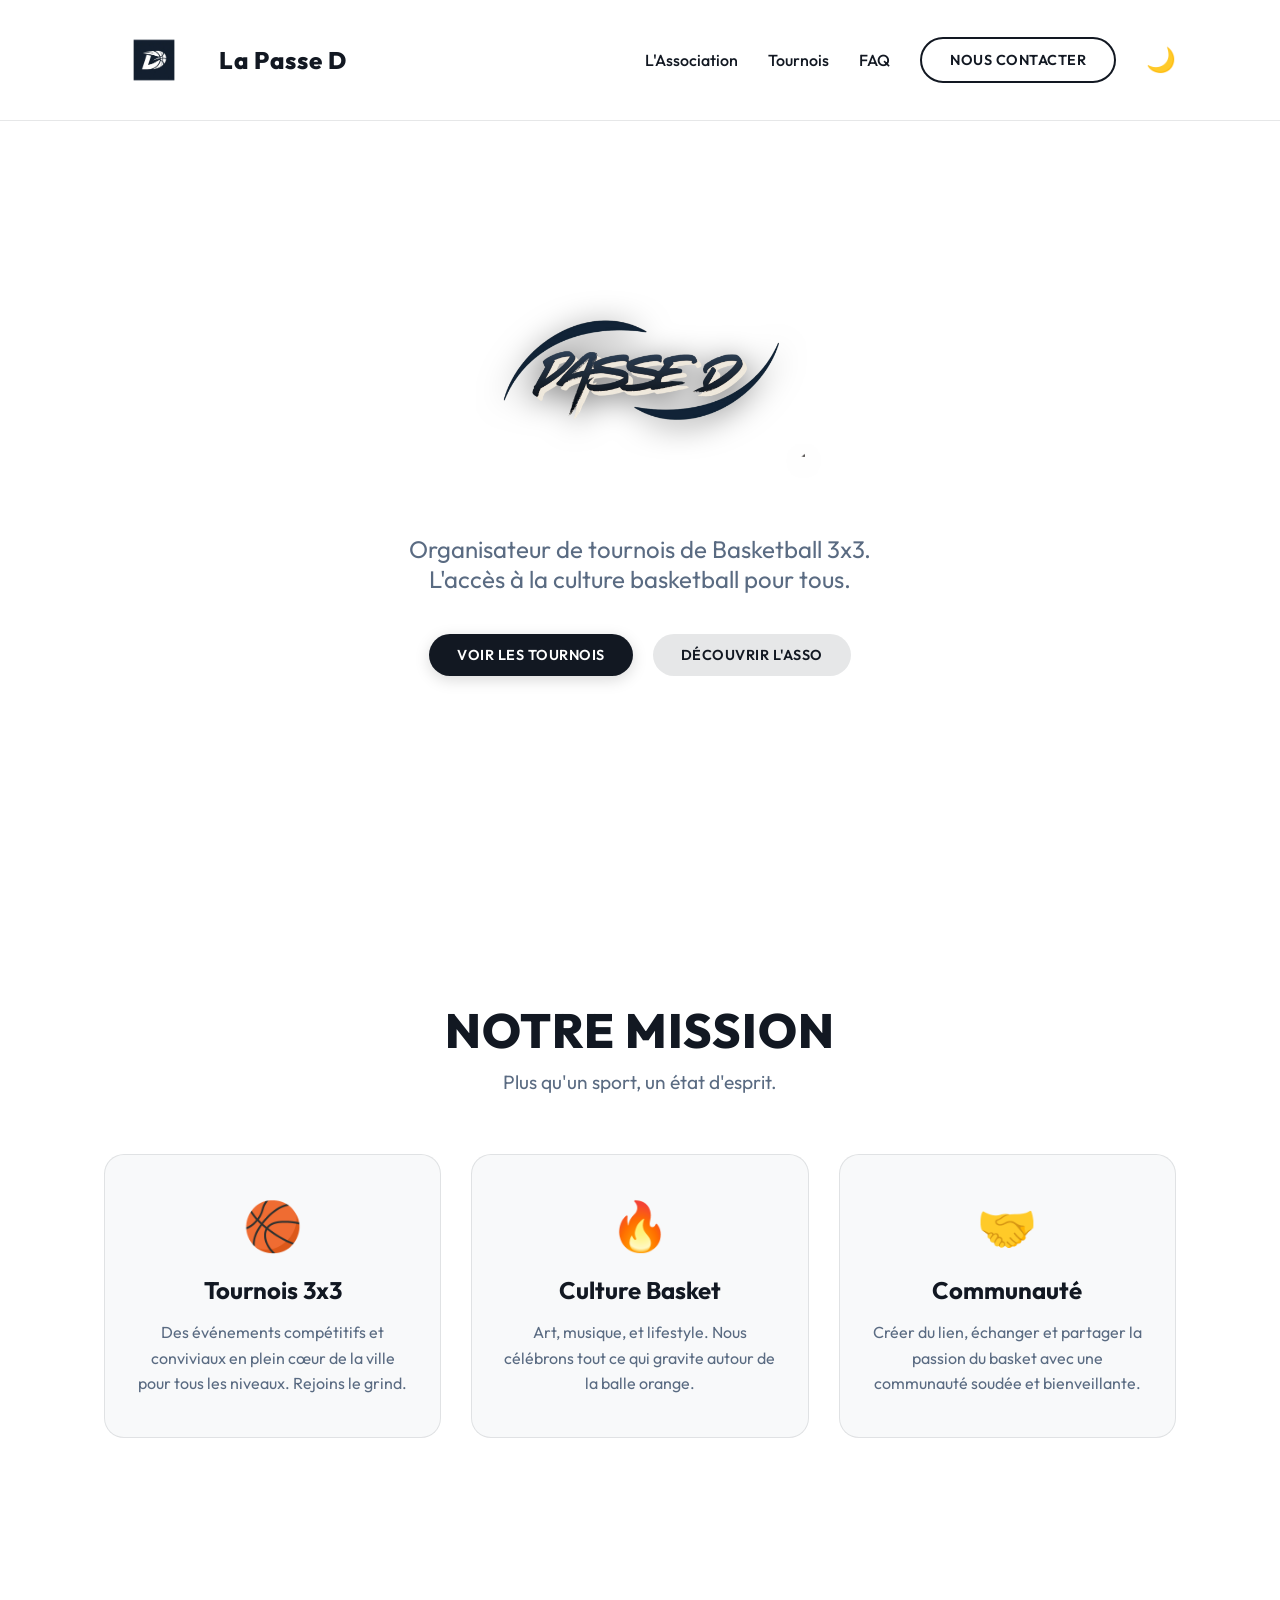
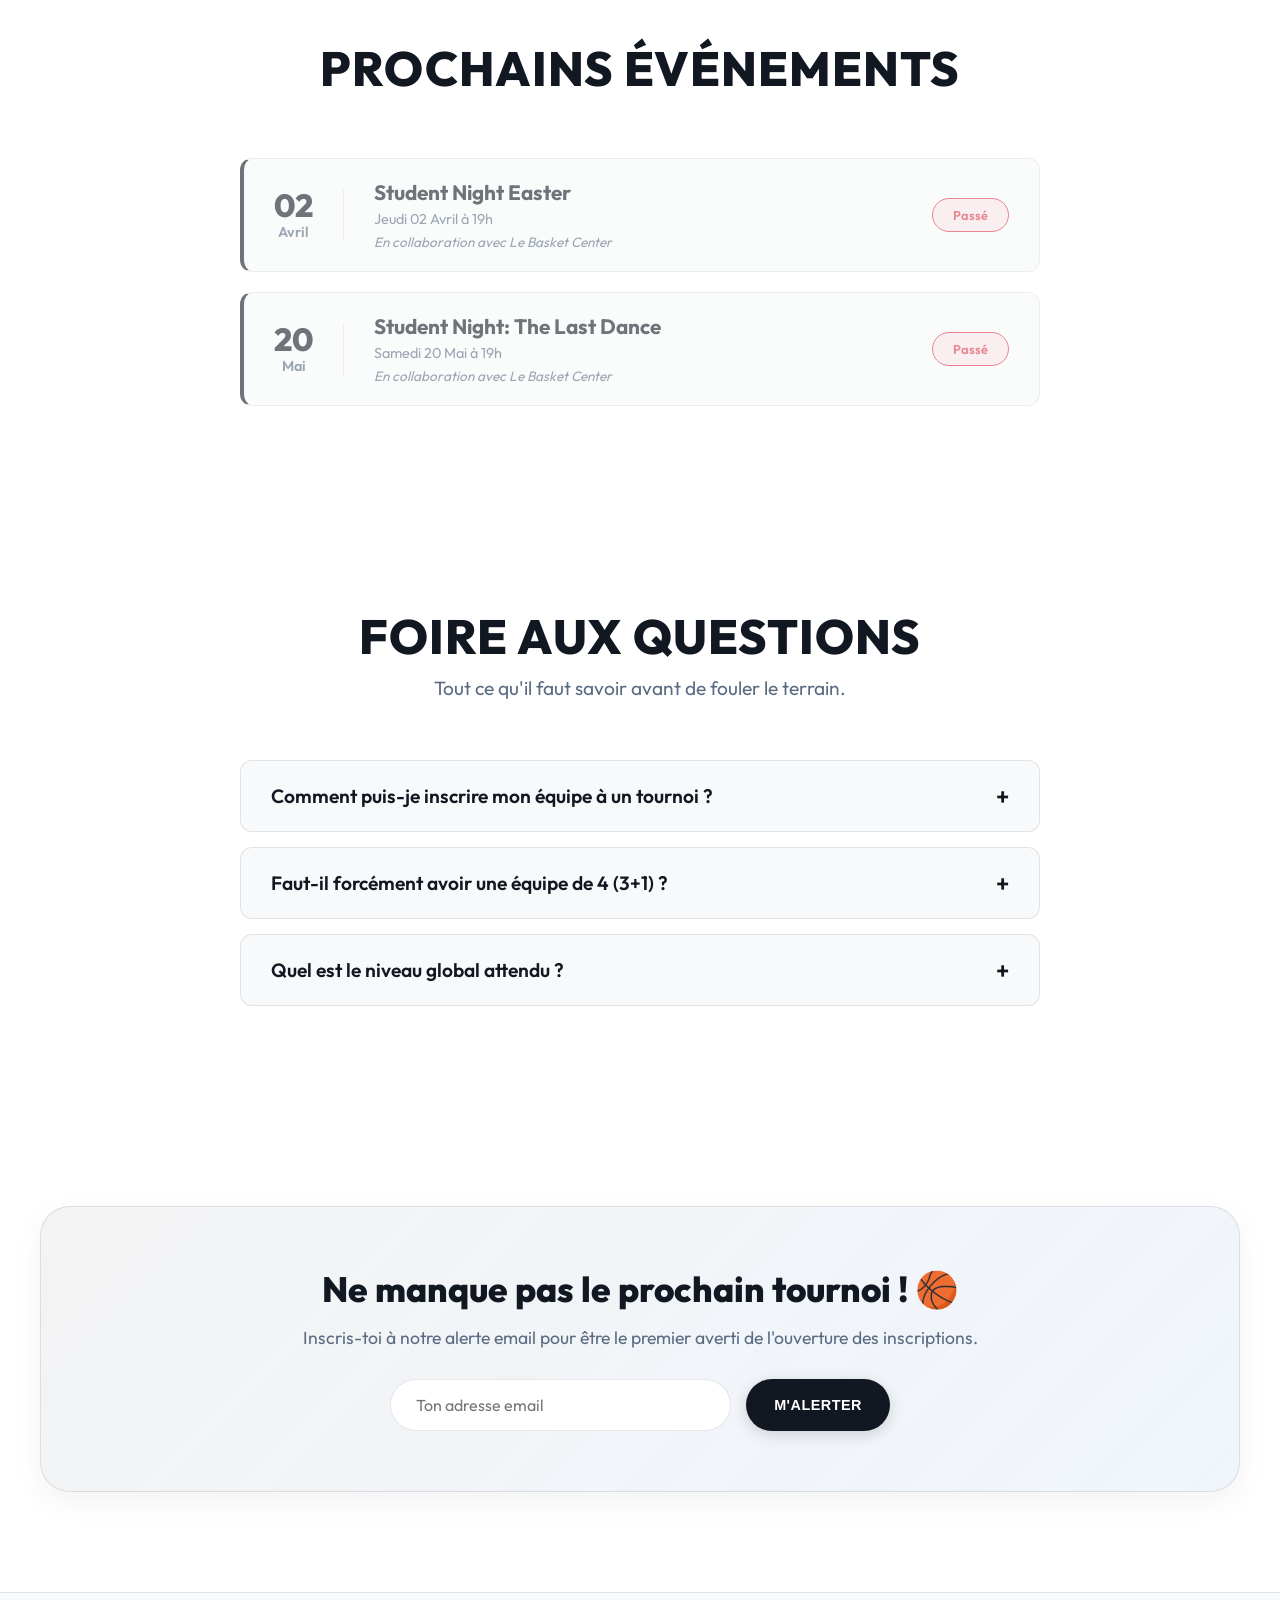
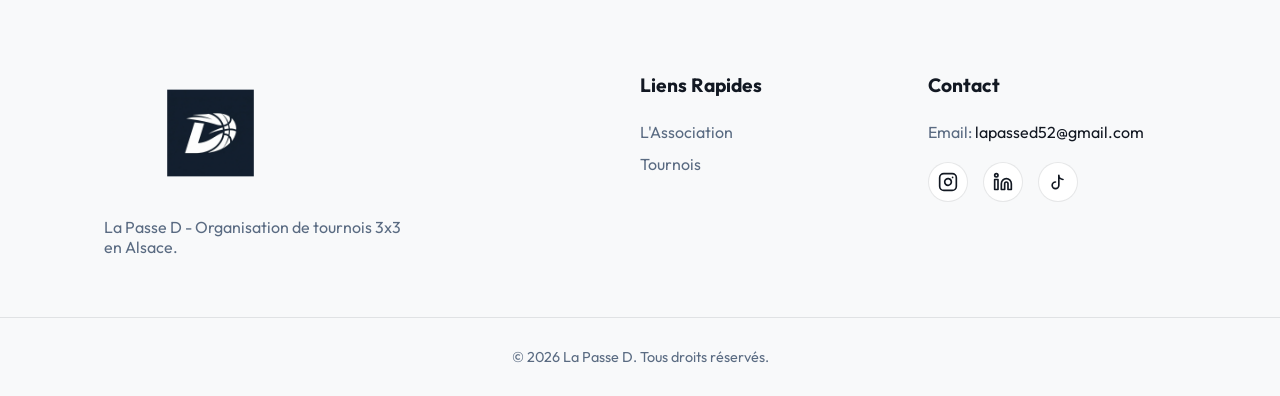
==== la-passe-d-main/index.html @ 9b27d1b6 "Add files via upload" ====
<!DOCTYPE html>
<html lang="fr">

<head>
    <meta charset="UTF-8">
    <meta name="viewport" content="width=device-width, initial-scale=1.0">
    <title>La Passe D</title>
    <meta name="description"
        content="La Passe D, association organisatrice de tournois de Basketball 3x3. Rejoignez notre communauté et accédez à la culture streetball.">
    <meta name="keywords"
        content="La Passe D, basket, 3x3, tournois basket, streetball, association sportive, basketball">
    <meta property="og:title" content="La Passe D - Tournois de Basketball 3x3">
    <meta property="og:description"
        content="L'association de référence pour les tournois de basket 3x3 et la culture streetball.">
    <meta property="og:type" content="website">
    <link rel="canonical" href="https://lapassed.fr/">
    <link rel="icon" type="image/png" href="/favicon.png">
    <link rel="shortcut icon" href="/favicon.png">
    <link rel="stylesheet" href="styles.css?v=8">
    <link rel="preconnect" href="https://fonts.googleapis.com">
    <link rel="manifest" href="/manifest.json?v=3">
    <meta name="theme-color" content="#121822">
    <link rel="apple-touch-icon" href="/favicon.png">
    <link rel="preconnect" href="https://fonts.gstatic.com" crossorigin>
    <link href="https://fonts.googleapis.com/css2?family=Outfit:wght@300;400;600;800;900&display=swap" rel="stylesheet">
    <!-- SEO: JSON-LD pour Organisation Sportive -->
    <script type="application/ld+json">
    {
      "@context": "https://schema.org",
      "@type": "SportsOrganization",
      "name": "La Passe D",
      "url": "https://lapassed.fr",
      "logo": "https://lapassed.fr/assets/images/nouveau_logo.png",
      "description": "L'association de référence pour les tournois de basket 3x3 et la culture streetball en Alsace."
    }
    </script>
</head>

<body>
    <!-- Preloader -->
    <div id="preloader">
        <img src="assets/images/nouveau_logo.png" alt="Chargement..." class="bounce-logo">
    </div>

    <header class="navbar">
        <div class="container nav-content">
            <a href="#" class="logo">
                <img src="assets/images/nouveau_logo.png" alt="La Passe D Logo">
                <span>La Passe D</span>
            </a>
            <nav class="nav-links">
                <a href="#about" class="nav-item">L'Association</a>
                <!--<a href="#gallery" class="nav-item">Galerie</a>-->
                <a href="#tournaments" class="nav-item">Tournois</a>
                <a href="#faq" class="nav-item">FAQ</a>
                <a href="#contact" class="btn btn-outline">Nous Contacter</a>
                <button id="themeToggle" class="theme-toggle" aria-label="Passer en mode sombre">🌙</button>
            </nav>
            <div class="mobile-controls">
                <button id="themeToggleMobile" class="theme-toggle" aria-label="Passer en mode sombre">🌙</button>
                <div class="menu-toggle">
                    <span></span>
                    <span></span>
                    <span></span>
                </div>
            </div>
        </div>
    </header>

    <main>
        <section class="hero" id="home">
            <div class="hero-bg" style="background-image: url('assets/images/background.jpg');">
            </div>
            <div class="hero-overlay"></div>
            <div class="container hero-content fade-in-up">
                <h1 class="sr-only">La Passe D - Association et Tournois 3x3</h1>
                <img src="assets/images/Design sans titre.png" alt="La Passe D" class="hero-title-img">
                <div id="countdown" class="hero-countdown">
                    <span>Le prochain événement commence dans :</span>
                    <div class="countdown-timer">
                        <div class="time-box"><span id="cd-days">00</span><small>Jours</small></div>
                        <div class="time-box"><span id="cd-hours">00</span><small>Heures</small></div>
                        <div class="time-box"><span id="cd-minutes">00</span><small>Min</small></div>
                        <div class="time-box"><span id="cd-seconds">00</span><small>Sec</small></div>
                    </div>
                </div>
                <p>Organisateur de tournois de Basketball 3x3. <br>L'accès à la culture basketball pour tous.</p>
                <div class="hero-actions">
                    <a href="#tournaments" class="btn btn-primary">Voir les Tournois</a>
                    <a href="#about" class="btn btn-secondary">Découvrir l'Asso</a>
                </div>
            </div>
        </section>

        <section class="about section-padding" id="about">
            <div class="container">
                <div class="section-header fade-in">
                    <h2>Notre <span>Mission</span></h2>
                    <p class="subtitle">Plus qu'un sport, un état d'esprit.</p>
                </div>
                <div class="about-grid">
                    <div class="about-card fade-in-up" style="transition-delay: 0.1s;">
                        <div class="icon">🏀</div>
                        <h3>Tournois 3x3</h3>
                        <p>Des événements compétitifs et conviviaux en plein cœur de la ville pour tous les niveaux.
                            Rejoins le grind.</p>
                    </div>
                    <div class="about-card fade-in-up" style="transition-delay: 0.2s;">
                        <div class="icon">🔥</div>
                        <h3>Culture Basket</h3>
                        <p>Art, musique, et lifestyle. Nous célébrons tout ce qui gravite autour de la balle orange.</p>
                    </div>
                    <div class="about-card fade-in-up" style="transition-delay: 0.3s;">
                        <div class="icon">🤝</div>
                        <h3>Communauté</h3>
                        <p>Créer du lien, échanger et partager la passion du basket avec une communauté soudée et
                            bienveillante.</p>
                    </div>
                </div>
            </div>
        </section>
        <!--
        <section class="gallery section-padding" id="gallery">
            <div class="container">
                <div class="section-header fade-in">
                    <h2>Nos <span>Highlights</span></h2>
                    <p class="subtitle">L'intensité du 3x3 en images.</p>
                </div>
                <div class="gallery-grid fade-in-up">
                    <img src="assets/images/gallery-1.png" alt="Streetball action night" class="gallery-img">
                    <img src="assets/images/gallery-2.png" alt="Huge dunk at sunset" class="gallery-img">
                    <img src="assets/images/gallery-3.png" alt="Crowd watching 3x3 game" class="gallery-img">
                </div>
            </div>
        </section> -->

        <section class="tournaments section-padding" id="tournaments">
            <div class="container">
                <div class="section-header fade-in">
                    <h2>Prochains <span>Événements</span></h2>
                </div>
                <div class="tournament-list fade-in-up" id="eventsContainer">
                    <!-- Events will be dynamically injected here by script.js -->
                </div>
            </div>
        </section>

        <section class="faq section-padding" id="faq">
            <div class="container">
                <div class="section-header fade-in">
                    <h2>Foire Aux <span>Questions</span></h2>
                    <p class="subtitle">Tout ce qu'il faut savoir avant de fouler le terrain.</p>
                </div>
                <div class="faq-accordion fade-in-up">
                    <details class="faq-item">
                        <summary>Comment puis-je inscrire mon équipe à un tournoi ?</summary>
                        <div class="faq-content">
                            <p>Les inscriptions se font entièrement en ligne via les liens présents dans la section
                                "Prochains Événements". Attention, les places sont limitées !</p>
                        </div>
                    </details>
                    <details class="faq-item">
                        <summary>Faut-il forcément avoir une équipe de 4 (3+1) ?</summary>
                        <div class="faq-content">
                            <p>Il n'est pas obligatoire d'avoir un remplaçant, vous pouvez venir à 3. Cependant, en cas
                                de blessure, vous devrez finir le tournoi à 2 ou déclarer forfait.</p>
                        </div>
                    </details>
                    <details class="faq-item">
                        <summary>Quel est le niveau global attendu ?</summary>
                        <div class="faq-content">
                            <p>Nous accueillons tous les passionnés, du pur amateur au joueur confirmé ! Nos tournois
                                sont souvent découpés en catégories (Loisir / Elite) pour que chaque match soit
                                équilibré.</p>
                        </div>
                    </details>
                </div>
            </div>
        </section>

        <section class="newsletter section-padding fade-in" id="newsletter">
            <div class="container cta-container newsletter-container">
                <div class="newsletter-content">
                    <h2>Ne manque pas le prochain tournoi ! 🏀</h2>
                    <p>Inscris-toi à notre alerte email pour être le premier averti de l'ouverture des inscriptions.</p>
                </div>
                <form class="newsletter-form"
                    onsubmit="event.preventDefault(); alert('Merci ! Ton email a bien été enregistré.');">
                    <input type="email" placeholder="Ton adresse email" required class="newsletter-input">
                    <button type="submit" class="btn btn-primary newsletter-btn">M'alerter</button>
                </form>
            </div>
        </section>
    </main>

    <footer class="footer" id="contact">
        <div class="container footer-content">
            <div class="footer-brand">
                <img src="assets/images/nouveau_logo.png" alt="La Passe D Logo" class="footer-logo" loading="lazy">
                <p>La Passe D - Organisation de tournois 3x3 en Alsace.</p>
            </div>
            <div class="footer-links">
                <h4>Liens Rapides</h4>
                <ul>
                    <li><a href="#about">L'Association</a></li>
                    <li><a href="#tournaments">Tournois</a></li>
                </ul>
            </div>
            <div class="footer-contact">
                <h4>Contact</h4>
                <p>Email: <a href="mailto:contact@lapassed.fr">lapassed52@gmail.com</a></p>
                <div class="socials">
                    <a href="https://www.instagram.com/lapassed_off" class="social-icon" aria-label="Instagram">
                        <svg viewBox="0 0 24 24" fill="none" stroke="currentColor" stroke-width="2"
                            stroke-linecap="round" stroke-linejoin="round">
                            <rect x="2" y="2" width="20" height="20" rx="5" ry="5"></rect>
                            <path d="M16 11.37A4 4 0 1 1 12.63 8 4 4 0 0 1 16 11.37z"></path>
                            <line x1="17.5" y1="6.5" x2="17.51" y2="6.5"></line>
                        </svg>
                    </a>
                    <a href="https://www.linkedin.com/company/la-passe-d-off" class="social-icon" aria-label="LinkedIn">
                        <svg viewBox="0 0 24 24" fill="none" stroke="currentColor" stroke-width="2"
                            stroke-linecap="round" stroke-linejoin="round">
                            <path d="M16 8a6 6 0 0 1 6 6v7h-4v-7a2 2 0 0 0-2-2 2 2 0 0 0-2 2v7h-4v-7a6 6 0 0 1 6-6z">
                            </path>
                            <rect x="2" y="9" width="4" height="12"></rect>
                            <circle cx="4" cy="4" r="2"></circle>
                        </svg>
                    </a>
                    <a href="https://www.tiktok.com/@lapassed_off" class="social-icon" aria-label="TikTok">
                        <svg viewBox="0 0 24 24" fill="none" stroke="currentColor" stroke-width="2"
                            stroke-linecap="round" stroke-linejoin="round">
                            <path d="M9 12a4 4 0 1 0 4 4V4a5 5 0 0 0 5 5"></path>
                        </svg>
                    </a>
                </div>
            </div>
        </div>
        <div class="footer-bottom">
            <p>&copy; 2026 La Passe D. Tous droits réservés.</p>
        </div>
    </footer>

    <!-- Scroll to Top Button -->
    <a href="#home" id="scrollToTopBtn" class="scroll-to-top" aria-label="Retour en haut">
        <svg viewBox="0 0 24 24" fill="none" stroke="currentColor" stroke-width="2" stroke-linecap="round"
            stroke-linejoin="round">
            <polyline points="18 15 12 9 6 15"></polyline>
        </svg>
    </a>

    <script src="script.js?v=6"></script>
    <script>
        if ('serviceWorker' in navigator) {
            window.addEventListener('load', () => {
                navigator.serviceWorker.register('sw.js').catch(console.error);
            });
        }
    </script>
</body>

</html>
---- la-passe-d-main/styles.css ----
:root {
    --bg-dark: #ffffff;
    --bg-card: #f8f9fa;
    --bg-card-hover: #ffffff;
    --border-color: rgba(18, 24, 34, 0.1);
    
    --primary: #121822;
    --primary-hover: #2a364a;
    --secondary: #6ea4e6;
    
    --btn-primary-text: #ffffff;
    --btn-secondary-bg: rgba(18, 24, 34, 0.1);
    --btn-secondary-hover: rgba(18, 24, 34, 0.2);
    
    --text-main: #121822;
    --text-muted: #5a6b82;

    --navbar-bg: rgba(255, 255, 255, 0.8);
    --navbar-bg-scrolled: rgba(255, 255, 255, 0.95);
    
    --hero-overlay: linear-gradient(to right, rgba(255, 255, 255, 0.95) 0%, rgba(255, 255, 255, 0.6) 50%, rgba(255, 255, 255, 0.3) 100%);
    --cta-bg: linear-gradient(135deg, rgba(18,24,34,0.05) 0%, rgba(110,164,230,0.1) 100%);
    
    --font-heading: 'Outfit', sans-serif;
    --font-body: 'Outfit', sans-serif;
    
    --transition: 0.3s cubic-bezier(0.25, 0.8, 0.25, 1);
}

[data-theme="dark"] {
    --bg-dark: #0f172a;
    --bg-card: #1e293b;
    --bg-card-hover: #334155;
    --border-color: rgba(255, 255, 255, 0.1);
    
    --primary: #6ea4e6;
    --primary-hover: #93c5fd;
    --secondary: #38bdf8;
    
    --btn-primary-text: #0f172a;
    --btn-secondary-bg: rgba(255, 255, 255, 0.1);
    --btn-secondary-hover: rgba(255, 255, 255, 0.15);
    
    --text-main: #f8fafc;
    --text-muted: #94a3b8;

    --navbar-bg: rgba(15, 23, 42, 0.8);
    --navbar-bg-scrolled: rgba(15, 23, 42, 0.95);
    
    --hero-overlay: linear-gradient(to right, rgba(15, 23, 42, 0.95) 0%, rgba(15, 23, 42, 0.7) 40%, rgba(15, 23, 42, 0.1) 100%);
    --cta-bg: linear-gradient(135deg, rgba(30, 41, 59, 1) 0%, rgba(15, 23, 42, 1) 100%);
}

/* Screen reader only */
.sr-only {
    position: absolute;
    width: 1px;
    height: 1px;
    padding: 0;
    margin: -1px;
    overflow: hidden;
    clip: rect(0, 0, 0, 0);
    border: 0;
}

* {
    margin: 0;
    padding: 0;
    box-sizing: border-box;
}

html {
    scroll-behavior: smooth;
    font-family: var(--font-body);
    color: var(--text-main);
    background-color: var(--bg-dark);
}

body {
    overflow-x: hidden;
}

a {
    text-decoration: none;
    color: inherit;
    transition: var(--transition);
}

ul {
    list-style: none;
}

.container {
    max-width: 1200px;
    margin: 0 auto;
    padding: 0 5%;
}

.section-padding {
    padding: 100px 0;
}

.section-header {
    text-align: center;
    margin-bottom: 60px;
}

.section-header h2 {
    font-size: 3rem;
    font-weight: 800;
    text-transform: uppercase;
    letter-spacing: 1px;
}

.section-header h2 span {
    color: var(--primary);
}

.section-header .subtitle {
    color: var(--text-muted);
    font-size: 1.2rem;
    margin-top: 10px;
}

/* Buttons */
.btn {
    display: inline-block;
    padding: 12px 28px;
    border-radius: 30px;
    font-weight: 600;
    text-transform: uppercase;
    letter-spacing: 0.5px;
    cursor: pointer;
    border: none;
    font-size: 0.9rem;
}

.btn-primary {
    background: var(--primary);
    color: var(--btn-primary-text);
    box-shadow: 0 4px 15px rgba(0, 0, 0, 0.15);
}

.btn-primary:hover {
    transform: translateY(-2px);
    box-shadow: 0 6px 20px rgba(0, 0, 0, 0.25);
}

.btn-secondary {
    background: var(--btn-secondary-bg);
    color: var(--primary);
    backdrop-filter: blur(10px);
}

.btn-secondary:hover {
    background: var(--btn-secondary-hover);
    transform: translateY(-2px);
}

.btn-outline {
    background: transparent;
    border: 2px solid var(--primary);
    color: var(--primary);
}

.btn-outline:hover {
    background: var(--primary);
    color: #ffffff;
}

/* Navbar */
.navbar {
    position: fixed;
    top: 0;
    width: 100%;
    z-index: 100;
    background: var(--navbar-bg);
    backdrop-filter: blur(12px);
    border-bottom: 1px solid var(--border-color);
    transition: all 0.3s ease;
}

.navbar.scrolled {
    background: var(--navbar-bg-scrolled);
    box-shadow: 0 4px 20px rgba(0, 0, 0, 0.15);
}

.nav-content {
    display: flex;
    justify-content: space-between;
    align-items: center;
    height: 120px;
}

.logo {
    display: flex;
    align-items: center;
    gap: 15px;
    font-size: 1.5rem;
    font-weight: 800;
    letter-spacing: 1px;
}

.logo img {
    height: 100px;
    width: 100px;
    object-fit: contain;
    border-radius: 50%;
}

.nav-links {
    display: flex;
    align-items: center;
    gap: 30px;
}

.nav-links a:not(.btn) {
    font-weight: 500;
    position: relative;
}

.nav-links a:not(.btn)::after {
    content: '';
    position: absolute;
    bottom: -5px;
    left: 0;
    width: 0;
    height: 2px;
    background: var(--primary);
    transition: var(--transition);
}

.nav-links a:not(.btn):hover::after,
.nav-links a:not(.btn).active::after {
    width: 100%;
}

.theme-toggle {
    background: transparent;
    border: none;
    font-size: 1.5rem;
    cursor: pointer;
    transition: var(--transition);
    display: flex;
    align-items: center;
    justify-content: center;
}

.theme-toggle:hover {
    transform: scale(1.1);
}

.mobile-controls {
    display: none;
    align-items: center;
    gap: 15px;
}

.menu-toggle {
    display: none;
    flex-direction: column;
    gap: 6px;
    cursor: pointer;
}

.menu-toggle span {
    width: 30px;
    height: 2px;
    background: var(--primary);
    transition: 0.3s;
}

.menu-toggle.active span:nth-child(1) {
    transform: translateY(8px) rotate(45deg);
}

.menu-toggle.active span:nth-child(2) {
    opacity: 0;
}

.menu-toggle.active span:nth-child(3) {
    transform: translateY(-8px) rotate(-45deg);
}

/* Hero Section */
.hero {
    height: 100vh;
    position: relative;
    display: flex;
    align-items: center;
    overflow: hidden;
}

.hero-bg {
    position: absolute;
    top: 0;
    left: 0;
    width: 100%;
    height: 100%;
    background-size: cover;
    background-position: center;
    background-attachment: fixed;
    z-index: 1;
}

.hero-overlay {
    position: absolute;
    top: 0;
    left: 0;
    width: 100%;
    height: 100%;
    background: var(--hero-overlay);
    z-index: 2;
}

.hero-content {
    position: relative;
    z-index: 3;
    max-width: 800px;
    display: flex;
    flex-direction: column;
    align-items: center;
    text-align: center;
    margin: 0 auto;
}

.hero-title-img {
    max-width: 100%;
    height: auto;
    max-height: 300px;
    object-fit: contain;
    margin-bottom: 10px;
    filter: drop-shadow(0 5px 15px rgba(0,0,0,0.5));
}

.hero p {
    font-size: 1.5rem;
    color: var(--text-muted);
    margin-bottom: 40px;
    max-width: 600px;
}

.hero-actions {
    display: flex;
    gap: 20px;
    justify-content: center;
    flex-wrap: wrap;
}

/* About Grid */
.about-grid {
    display: grid;
    grid-template-columns: repeat(auto-fit, minmax(300px, 1fr));
    gap: 30px;
}

.about-card {
    background: var(--bg-card);
    border: 1px solid var(--border-color);
    border-radius: 20px;
    padding: 40px 30px;
    text-align: center;
    transition: var(--transition);
    backdrop-filter: blur(10px);
}

.about-card:hover {
    background: var(--bg-card-hover);
    transform: translateY(-10px);
    border-color: rgba(18, 24, 34, 0.2);
    box-shadow: 0 10px 30px rgba(0,0,0,0.05);
}

.about-card .icon {
    font-size: 3rem;
    margin-bottom: 20px;
}

.about-card h3 {
    font-size: 1.5rem;
    margin-bottom: 15px;
    color: var(--primary);
}

.about-card p {
    color: var(--text-muted);
    line-height: 1.6;
}

/* Tournaments */
.tournament-list {
    display: flex;
    flex-direction: column;
    gap: 20px;
    max-width: 800px;
    margin: 0 auto;
}

.tournament-card {
    display: flex;
    align-items: center;
    justify-content: space-between;
    background: var(--bg-card);
    border: 1px solid var(--border-color);
    border-left: 4px solid var(--primary);
    border-radius: 12px;
    padding: 20px 30px;
    transition: var(--transition);
}

.tournament-card:hover {
    background: var(--bg-card-hover);
    transform: translateX(10px);
}

.date-badge {
    text-align: center;
    padding-right: 30px;
    border-right: 1px solid var(--border-color);
}

.date-badge .day {
    display: block;
    font-size: 2rem;
    font-weight: 800;
    color: var(--primary);
    line-height: 1;
}

.date-badge .month {
    font-size: 0.9rem;
    font-weight: 600;
    color: var(--text-muted);
}

.tournament-card .info {
    flex-grow: 1;
    padding: 0 30px;
}

.tournament-card h3 {
    font-size: 1.3rem;
    margin-bottom: 5px;
}

.tournament-card p {
    color: var(--text-muted);
    font-size: 0.9rem;
}

.badge {
    padding: 5px 12px;
    border-radius: 20px;
    font-size: 0.8rem;
    font-weight: 600;
}

.badge.open {
    background: rgba(0, 210, 255, 0.1);
    color: var(--secondary);
    border: 1px solid var(--secondary);
}

.badge.upcoming {
    background: rgba(160, 160, 165, 0.1);
    color: var(--text-muted);
    border: 1px solid var(--text-muted);
}

.badge.passed {
    background: rgba(220, 53, 69, 0.1);
    color: #dc3545;
    border: 1px solid #dc3545;
}

.tournament-card.passed {
    opacity: 0.6;
}

.cta-container {
    background: var(--cta-bg);
    border: 1px solid var(--border-color);
    border-radius: 30px;
    padding: 80px 40px;
    text-align: center;
}

.cta-container h2 {
    font-size: 2.5rem;
    font-weight: 800;
    margin-bottom: 20px;
}

.cta-container p {
    color: var(--text-muted);
    font-size: 1.2rem;
    margin-bottom: 40px;
}

/* Footer */
.footer {
    background: var(--bg-card);
    padding: 80px 0 30px;
    border-top: 1px solid var(--border-color);
}

.footer-content {
    display: grid;
    grid-template-columns: 2fr 1fr 1fr;
    gap: 40px;
    margin-bottom: 60px;
}

.footer-logo {
    height: 120px;
    margin-bottom: 20px;
    border-radius: 50%;
}

.footer-brand p {
    color: var(--text-muted);
    max-width: 300px;
}

.footer-links h4, .footer-contact h4 {
    font-size: 1.2rem;
    margin-bottom: 25px;
    color: var(--primary);
}

.footer-links ul li {
    margin-bottom: 12px;
}

.footer-links a {
    color: var(--text-muted);
}

.footer-links a:hover {
    color: var(--primary);
}

.footer-contact p {
    color: var(--text-muted);
    margin-bottom: 20px;
}

.footer-contact p a {
    color: var(--primary);
}

.socials {
    display: flex;
    gap: 15px;
}

.social-icon {
    width: 40px;
    height: 40px;
    border-radius: 50%;
    background: var(--bg-dark);
    display: flex;
    align-items: center;
    justify-content: center;
    font-weight: 600;
    font-size: 0.9rem;
    border: 1px solid var(--border-color);
    color: var(--text-main);
}

.social-icon svg {
    width: 20px;
    height: 20px;
}

.social-icon:hover {
    background: var(--primary);
    border-color: var(--primary);
    color: #ffffff;
}

.footer-bottom {
    text-align: center;
    padding-top: 30px;
    border-top: 1px solid rgba(18,24,34,0.1);
    color: var(--text-muted);
    font-size: 0.9rem;
}

/* Animations */
.fade-in {
    opacity: 0;
    transition: opacity 1s ease;
}

.fade-in.appear {
    opacity: 1;
}

.fade-in-up {
    opacity: 0;
    transform: translateY(30px);
    transition: opacity 0.8s ease, transform 0.8s ease;
}

.fade-in-up.appear {
    opacity: 1;
    transform: translateY(0);
}

/* Responsive */
@media (max-width: 900px) {
    .nav-links {
        position: fixed;
        top: 0;
        right: -100%;
        width: 100%;
        height: 100vh;
        background: var(--bg-dark);
        flex-direction: column;
        justify-content: center;
        align-items: center;
        gap: 40px;
        transition: right 0.4s ease;
        z-index: 90;
    }

    .nav-links.active {
        right: 0;
    }

    .nav-links a {
        font-size: 1.5rem;
    }
    
    .mobile-controls {
        display: flex;
        z-index: 101;
    }

    .menu-toggle {
        display: flex;
    }
    
    #themeToggle {
        display: none;
    }
    
    .hero-title-img {
        max-height: 200px;
    }
    
    .footer-content {
        grid-template-columns: 1fr;
    }
    
    .tournament-card {
        flex-direction: column;
        align-items: flex-start;
        gap: 15px;
    }
    
    .date-badge {
        border-right: none;
        border-bottom: 1px solid var(--border-color);
        padding-right: 0;
        padding-bottom: 15px;
        width: 100%;
        text-align: left;
    }
    
    .tournament-card .info {
        padding: 0;
    }
}

/* Scroll to Top Button */
.scroll-to-top {
    position: fixed;
    bottom: 30px;
    right: 30px;
    width: 50px;
    height: 50px;
    background-color: var(--primary);
    color: #ffffff;
    border-radius: 50%;
    display: flex;
    align-items: center;
    justify-content: center;
    box-shadow: 0 4px 15px rgba(0, 0, 0, 0.2);
    opacity: 0;
    visibility: hidden;
    transform: translateY(20px);
    transition: all 0.3s ease;
    z-index: 99;
}

.scroll-to-top.visible {
    opacity: 1;
    visibility: visible;
    transform: translateY(0);
}

.scroll-to-top:hover {
    background-color: var(--primary-hover);
    transform: translateY(-5px);
    color: #ffffff;
}

.scroll-to-top svg {
    width: 24px;
    height: 24px;
}

/* Hero Countdown */
.hero-countdown {
    margin-bottom: 40px;
    padding: 25px 40px;
    background: var(--bg-card);
    border-radius: 20px;
    backdrop-filter: blur(10px);
    display: inline-flex;
    flex-direction: column;
    align-items: center;
    border: 1px solid var(--border-color);
    box-shadow: 0 10px 40px rgba(0, 0, 0, 0.1);
    color: var(--text-main);
}

.hero-countdown > span {
    display: block;
    margin-bottom: 20px;
    font-size: 0.8rem;
    text-transform: uppercase;
    letter-spacing: 3px;
    color: var(--secondary);
    font-weight: 800;
}

.countdown-timer {
    display: flex;
    gap: 30px;
    justify-content: center;
}

.time-box {
    display: flex;
    flex-direction: column;
    align-items: center;
    position: relative;
    background: transparent;
    min-width: auto;
    padding: 0;
}

.time-box:not(:last-child)::after {
    content: ':';
    position: absolute;
    right: -18px;
    top: 0px;
    font-size: 2.5rem;
    font-weight: 300;
    color: var(--text-muted);
    opacity: 0.3;
}

.time-box span {
    font-size: 3rem;
    font-weight: 300;
    line-height: 1;
    font-variant-numeric: tabular-nums;
    color: var(--text-main);
}

.time-box small {
    font-size: 0.75rem;
    text-transform: uppercase;
    letter-spacing: 2px;
    margin-top: 10px;
    color: var(--text-muted);
}

/* Gallery */
.gallery-grid {
    display: grid;
    grid-template-columns: repeat(auto-fit, minmax(300px, 1fr));
    gap: 20px;
}

.gallery-img {
    width: 100%;
    height: 300px;
    object-fit: cover;
    border-radius: 20px;
    transition: var(--transition);
}

.gallery-img:hover {
    transform: scale(1.03);
    box-shadow: 0 10px 30px rgba(0,0,0,0.2);
}

/* FAQ */
.faq-accordion {
    max-width: 800px;
    margin: 0 auto;
    display: flex;
    flex-direction: column;
    gap: 15px;
}

.faq-item {
    background: var(--bg-card);
    border: 1px solid var(--border-color);
    border-radius: 12px;
    overflow: hidden;
    transition: var(--transition);
}

.faq-item summary {
    padding: 20px 30px;
    font-size: 1.2rem;
    font-weight: 600;
    cursor: pointer;
    list-style: none;
    display: flex;
    justify-content: space-between;
    align-items: center;
}

.faq-item summary::-webkit-details-marker {
    display: none;
}

.faq-item summary::after {
    content: '+';
    font-size: 1.5rem;
    color: var(--primary);
    transition: var(--transition);
}

.faq-item[open] summary::after {
    content: '-';
    transform: rotate(180deg);
}

.faq-content {
    padding: 0 30px 20px;
    color: var(--text-muted);
    line-height: 1.6;
}

@media (max-width: 900px) {
    .scroll-to-top {
        bottom: 20px;
        right: 20px;
        width: 45px;
        height: 45px;
    }
}

/* Invert logos and specific images in dark mode */
[data-theme="dark"] .logo img,
[data-theme="dark"] .footer-logo,
[data-theme="dark"] .hero-title-img {
    filter: invert(1);
    transition: filter 0.3s ease;
}

/* Mobile Fixes for New Elements */
@media (max-width: 900px) {
    .section-padding {
        padding: 50px 0;
    }
    .hero-title-img {
        max-height: 120px !important;
    }
    .hero p {
        font-size: 1.1rem;
        margin-bottom: 25px;
    }
    .nav-links {
        gap: 25px !important;
    }
    .hero-countdown {
        padding: 15px 10px;
        margin-bottom: 25px;
        width: 100%;
        box-sizing: border-box;
    }
    .countdown-timer {
        gap: 10px;
        width: 100%;
        justify-content: space-evenly;
    }
    .time-box span {
        font-size: 1.6rem;
    }
    .time-box:not(:last-child)::after {
        right: -6px;
        font-size: 1.2rem;
        top: 2px;
    }
    .time-box small {
        font-size: 0.55rem;
    }
    .hero-actions {
        flex-direction: column;
        width: 100%;
        gap: 15px;
    }
    .hero-actions .btn {
        width: 100%;
        text-align: center;
        box-sizing: border-box;
    }
    .gallery-grid {
        grid-template-columns: 1fr;
    }
    .faq-item summary {
        padding: 15px 20px;
        font-size: 1.1rem;
    }
    .faq-content {
        padding: 0 20px 15px;
    }
}

/* Newsletter Section */
.newsletter-container {
    background: var(--cta-bg);
    border: 1px solid var(--border-color);
    border-radius: 30px;
    padding: 60px 40px;
    text-align: center;
    box-shadow: 0 10px 30px rgba(0,0,0,0.05);
}

.newsletter-content h2 {
    font-size: 2.2rem;
    font-weight: 800;
    margin-bottom: 15px;
}

.newsletter-content p {
    color: var(--text-muted);
    font-size: 1.1rem;
    margin-bottom: 30px;
}

.newsletter-form {
    display: flex;
    gap: 15px;
    justify-content: center;
    max-width: 500px;
    margin: 0 auto;
}

.newsletter-input {
    flex-grow: 1;
    padding: 15px 25px;
    border-radius: 30px;
    border: 1px solid var(--border-color);
    background: var(--bg-dark);
    color: var(--text-main);
    font-size: 1rem;
    font-family: inherit;
    outline: none;
    transition: var(--transition);
}

.newsletter-input:focus {
    border-color: var(--primary);
    box-shadow: 0 0 0 3px rgba(110, 164, 230, 0.2);
}

[data-theme="dark"] .newsletter-input {
    background: var(--bg-card);
}

@media (max-width: 600px) {
    .newsletter-form {
        flex-direction: column;
    }
    .newsletter-input, .newsletter-btn {
        width: 100%;
    }
}

/* Ripple Effect */
.btn {
    position: relative;
    overflow: hidden;
}

.ripple {
    position: absolute;
    border-radius: 50%;
    transform: scale(0);
    animation: ripple-animation 0.6s linear;
    background-color: rgba(255, 255, 255, 0.4);
    pointer-events: none;
}

.btn-outline .ripple, .btn-secondary .ripple {
    background-color: rgba(18, 24, 34, 0.2);
}

[data-theme="dark"] .btn-outline .ripple, [data-theme="dark"] .btn-secondary .ripple {
    background-color: rgba(255, 255, 255, 0.2);
}

@keyframes ripple-animation {
    to {
        transform: scale(4);
        opacity: 0;
    }
}

/* Preloader */
#preloader {
    position: fixed;
    top: 0;
    left: 0;
    width: 100%;
    height: 100%;
    background-color: var(--bg-dark);
    display: flex;
    justify-content: center;
    align-items: center;
    z-index: 999999;
    transition: opacity 0.5s ease, visibility 0.5s ease;
}

#preloader.hidden {
    opacity: 0;
    visibility: hidden;
}

.bounce-logo {
    width: 120px;
    height: 120px;
    object-fit: contain;
    border-radius: 50%;
    animation: bounce 0.8s cubic-bezier(0.28, 0.84, 0.42, 1) infinite alternate;
}

[data-theme="dark"] .bounce-logo {
    filter: invert(1);
}

@keyframes bounce {
    0% { transform: translateY(0); }
    20% { transform: translateY(-30px); }
    50% { transform: translateY(0); }
    75% { transform: translateY(-10px); }
    100% { transform: translateY(0); }
}
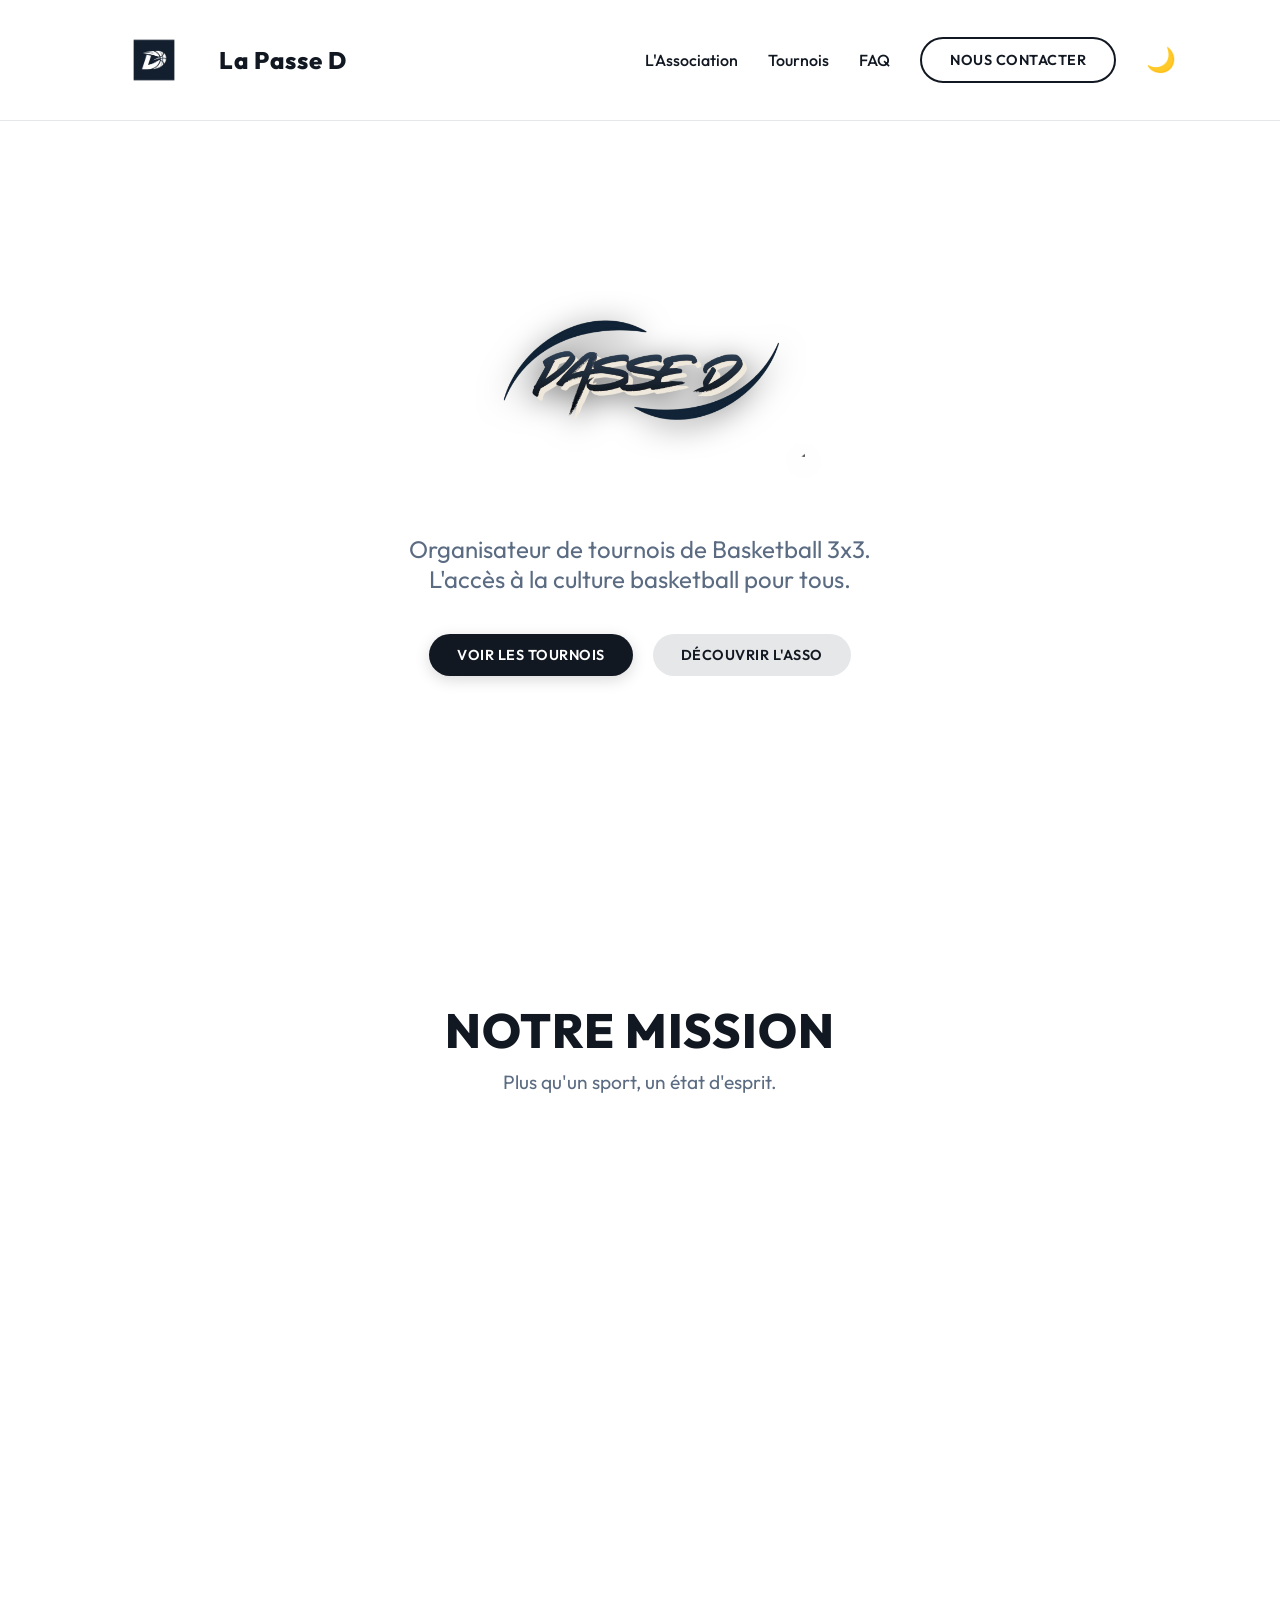
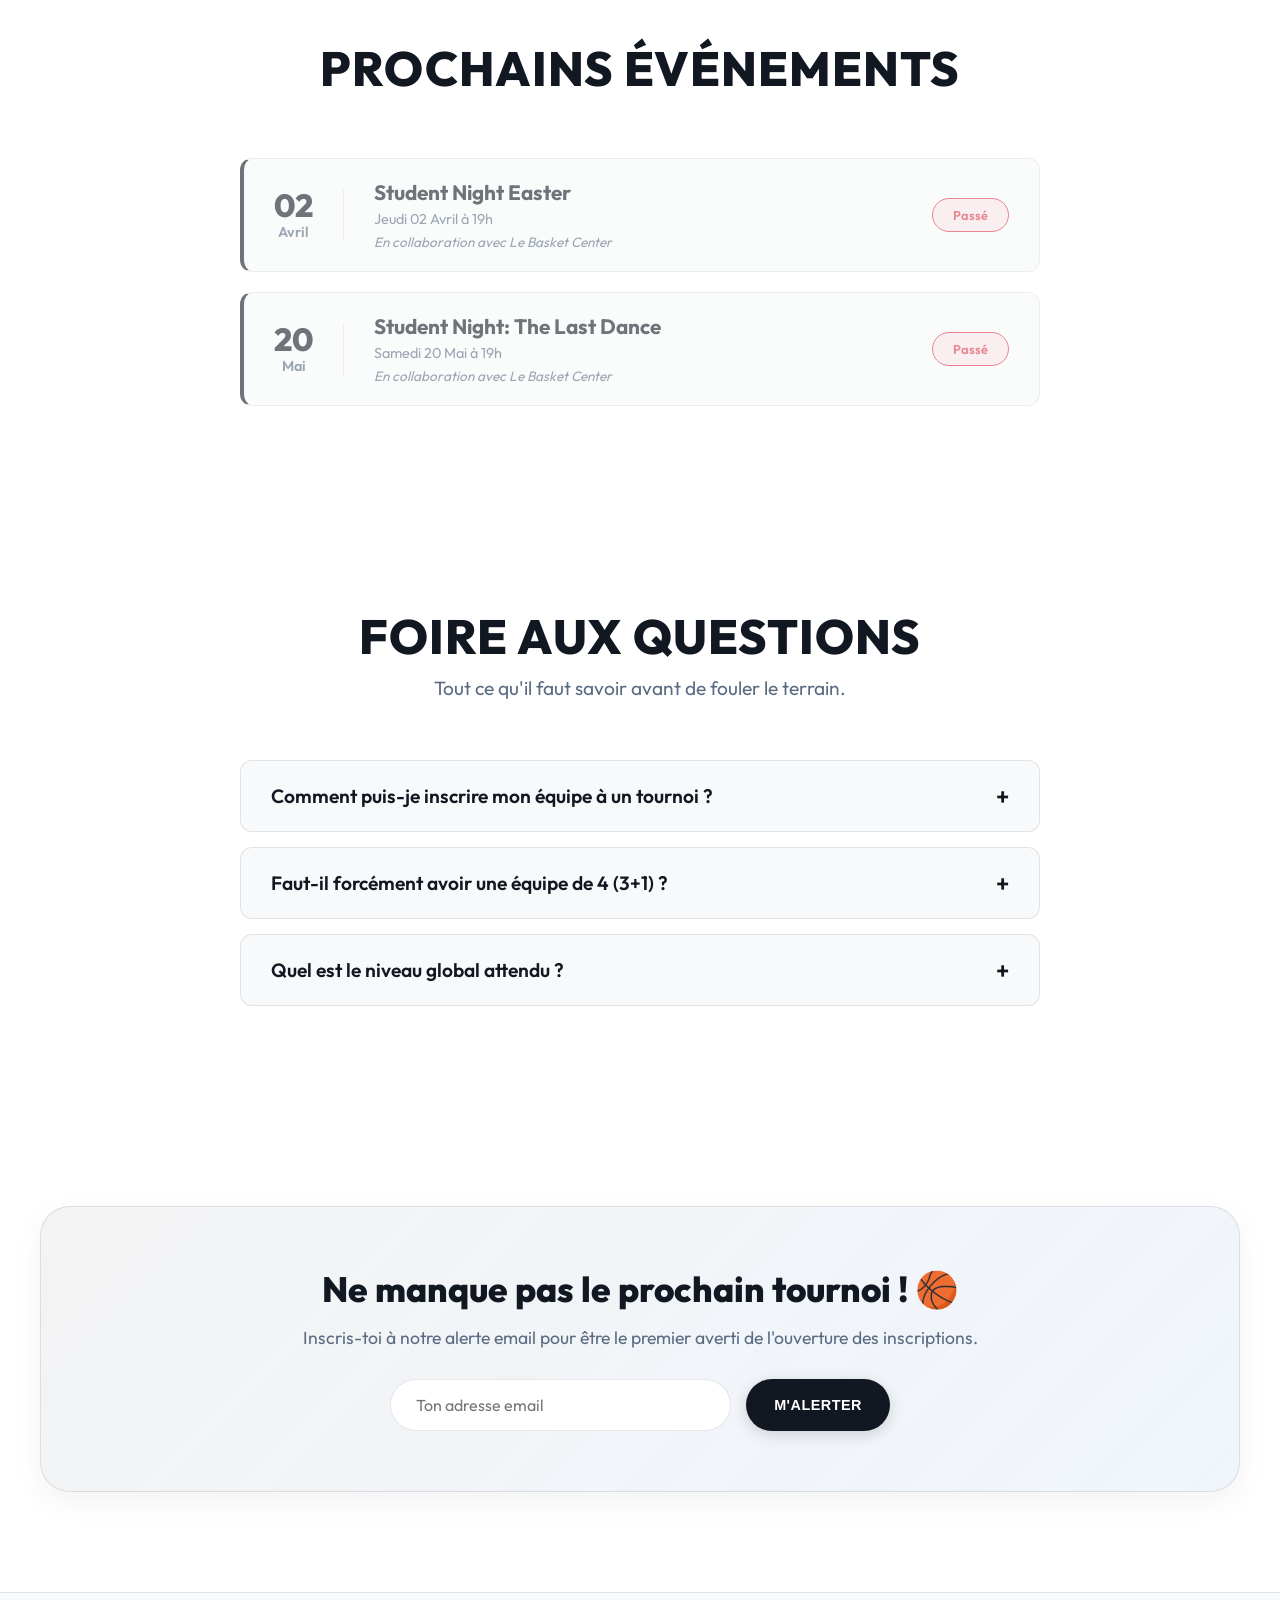
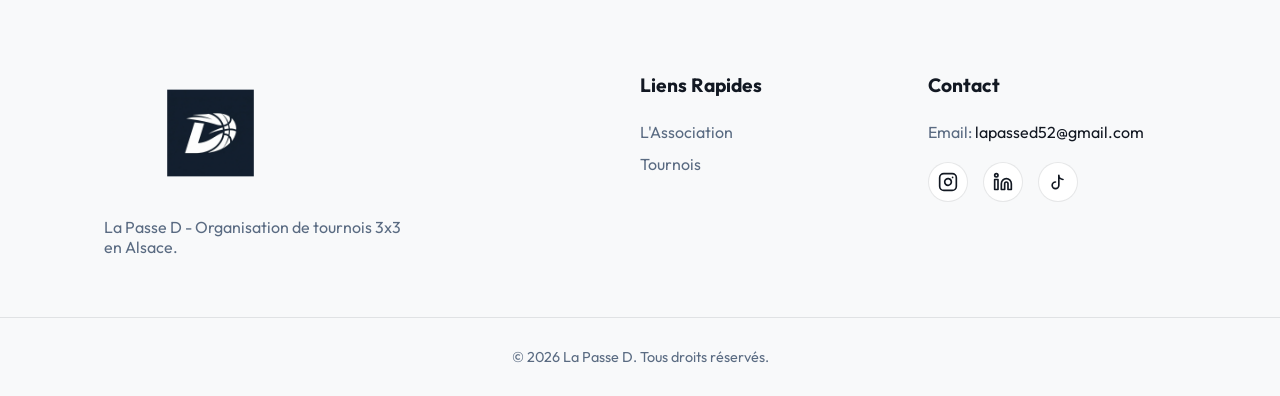
==== commit fcaf23d8: "Intégration du logo blanc en haut à gauche pour le mode sombre" ====
--- a/la-passe-d-main/index.html
+++ b/la-passe-d-main/index.html
@@ -16,7 +16,7 @@
     <link rel="canonical" href="https://lapassed.fr/">
     <link rel="icon" type="image/png" href="/favicon.png">
     <link rel="shortcut icon" href="/favicon.png">
-    <link rel="stylesheet" href="styles.css?v=8">
+    <link rel="stylesheet" href="styles.css?v=9">
     <link rel="preconnect" href="https://fonts.googleapis.com">
     <link rel="manifest" href="/manifest.json?v=3">
     <meta name="theme-color" content="#121822">
@@ -45,7 +45,8 @@
     <header class="navbar">
         <div class="container nav-content">
             <a href="#" class="logo">
-                <img src="assets/images/nouveau_logo.png" alt="La Passe D Logo">
+                <img src="assets/images/nouveau_logo.png" alt="La Passe D Logo" class="logo-light">
+                <img src="assets/images/logo blanc.png" alt="La Passe D Logo" class="logo-dark">
                 <span>La Passe D</span>
             </a>
             <nav class="nav-links">
--- a/la-passe-d-main/styles.css
+++ b/la-passe-d-main/styles.css
@@ -860,10 +860,25 @@
 }
 
 /* Invert logos and specific images in dark mode */
-[data-theme="dark"] .logo img,
-[data-theme="dark"] .footer-logo,
+[data-theme="dark"] .footer-logo {
+    filter: brightness(0) invert(1);
+    transition: filter 0.3s ease;
+}
+
+.logo .logo-dark {
+    display: none;
+}
+
+[data-theme="dark"] .logo .logo-light {
+    display: none;
+}
+
+[data-theme="dark"] .logo .logo-dark {
+    display: block;
+}
+
 [data-theme="dark"] .hero-title-img {
-    filter: invert(1);
+    filter: brightness(0) invert(1) drop-shadow(0 5px 15px rgba(0,0,0,0.5));
     transition: filter 0.3s ease;
 }
 
@@ -1046,7 +1061,7 @@
 }
 
 [data-theme="dark"] .bounce-logo {
-    filter: invert(1);
+    filter: brightness(0) invert(1);
 }
 
 @keyframes bounce {
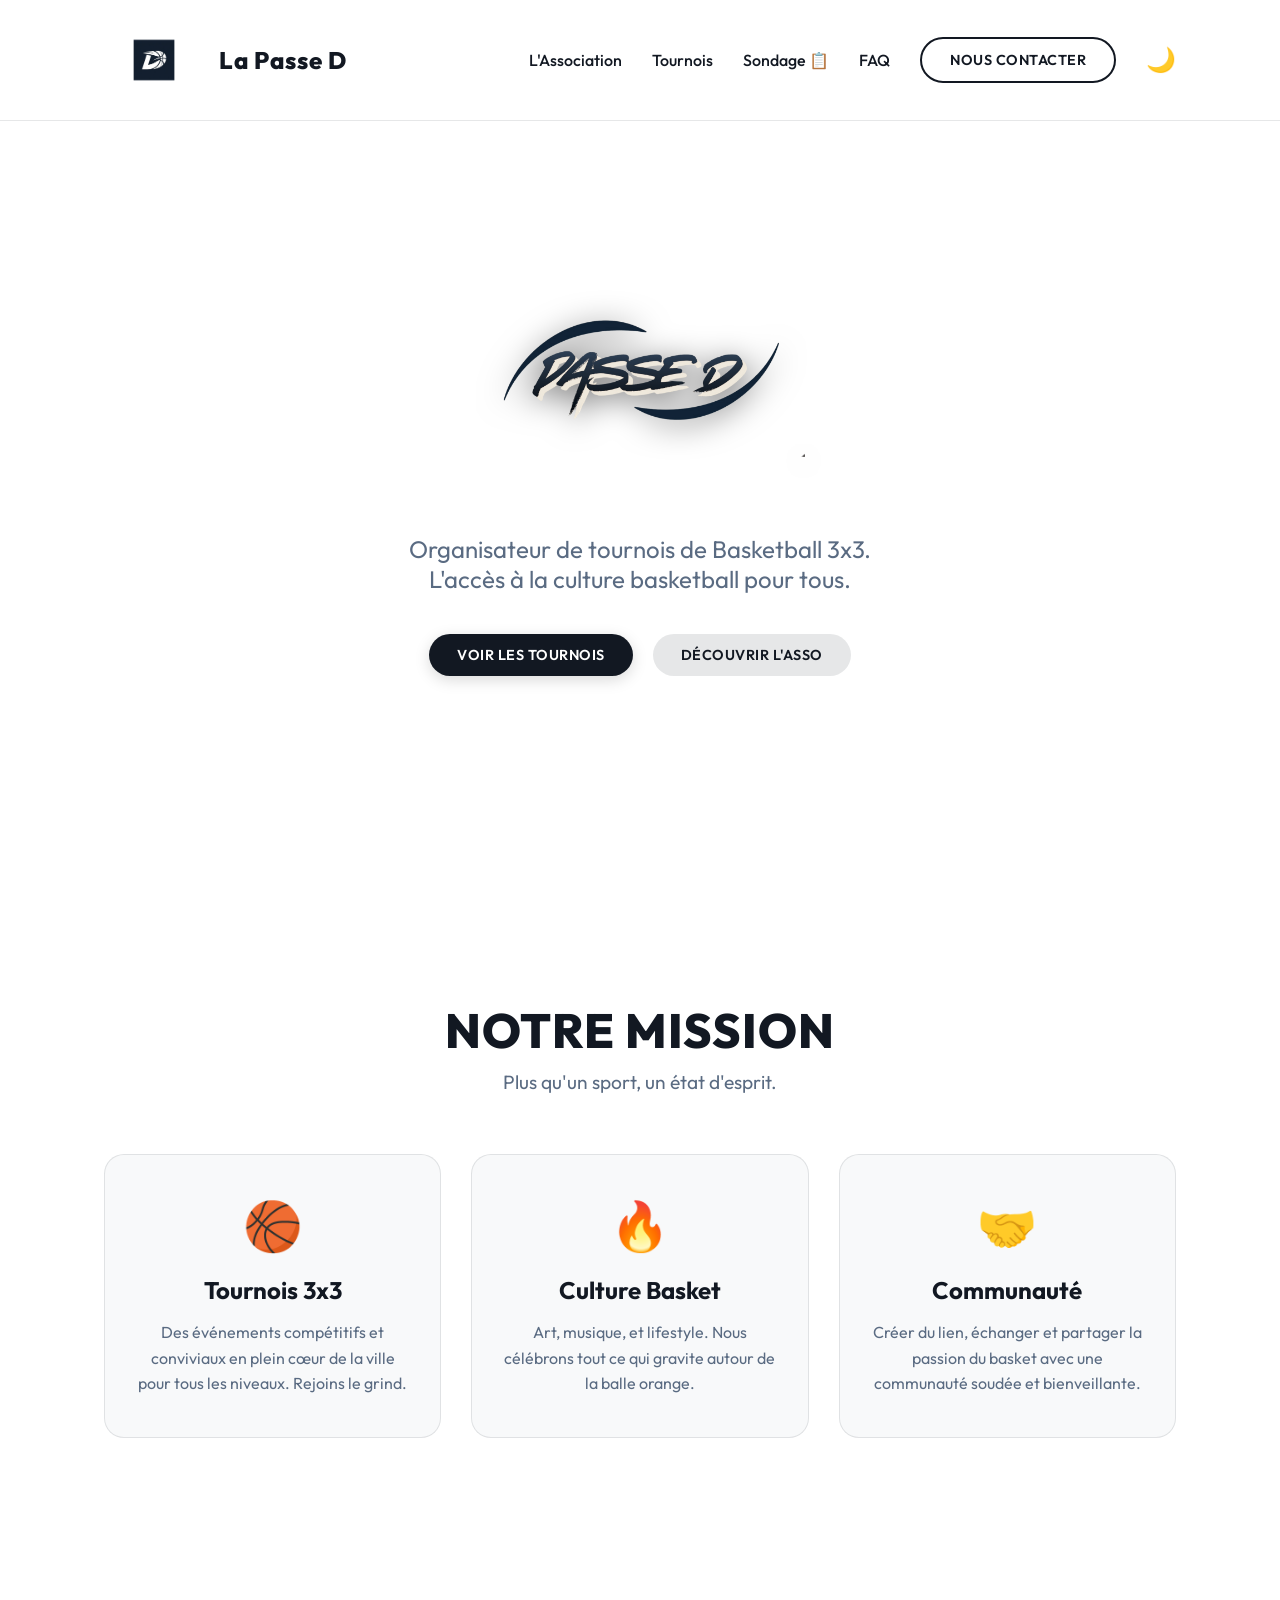
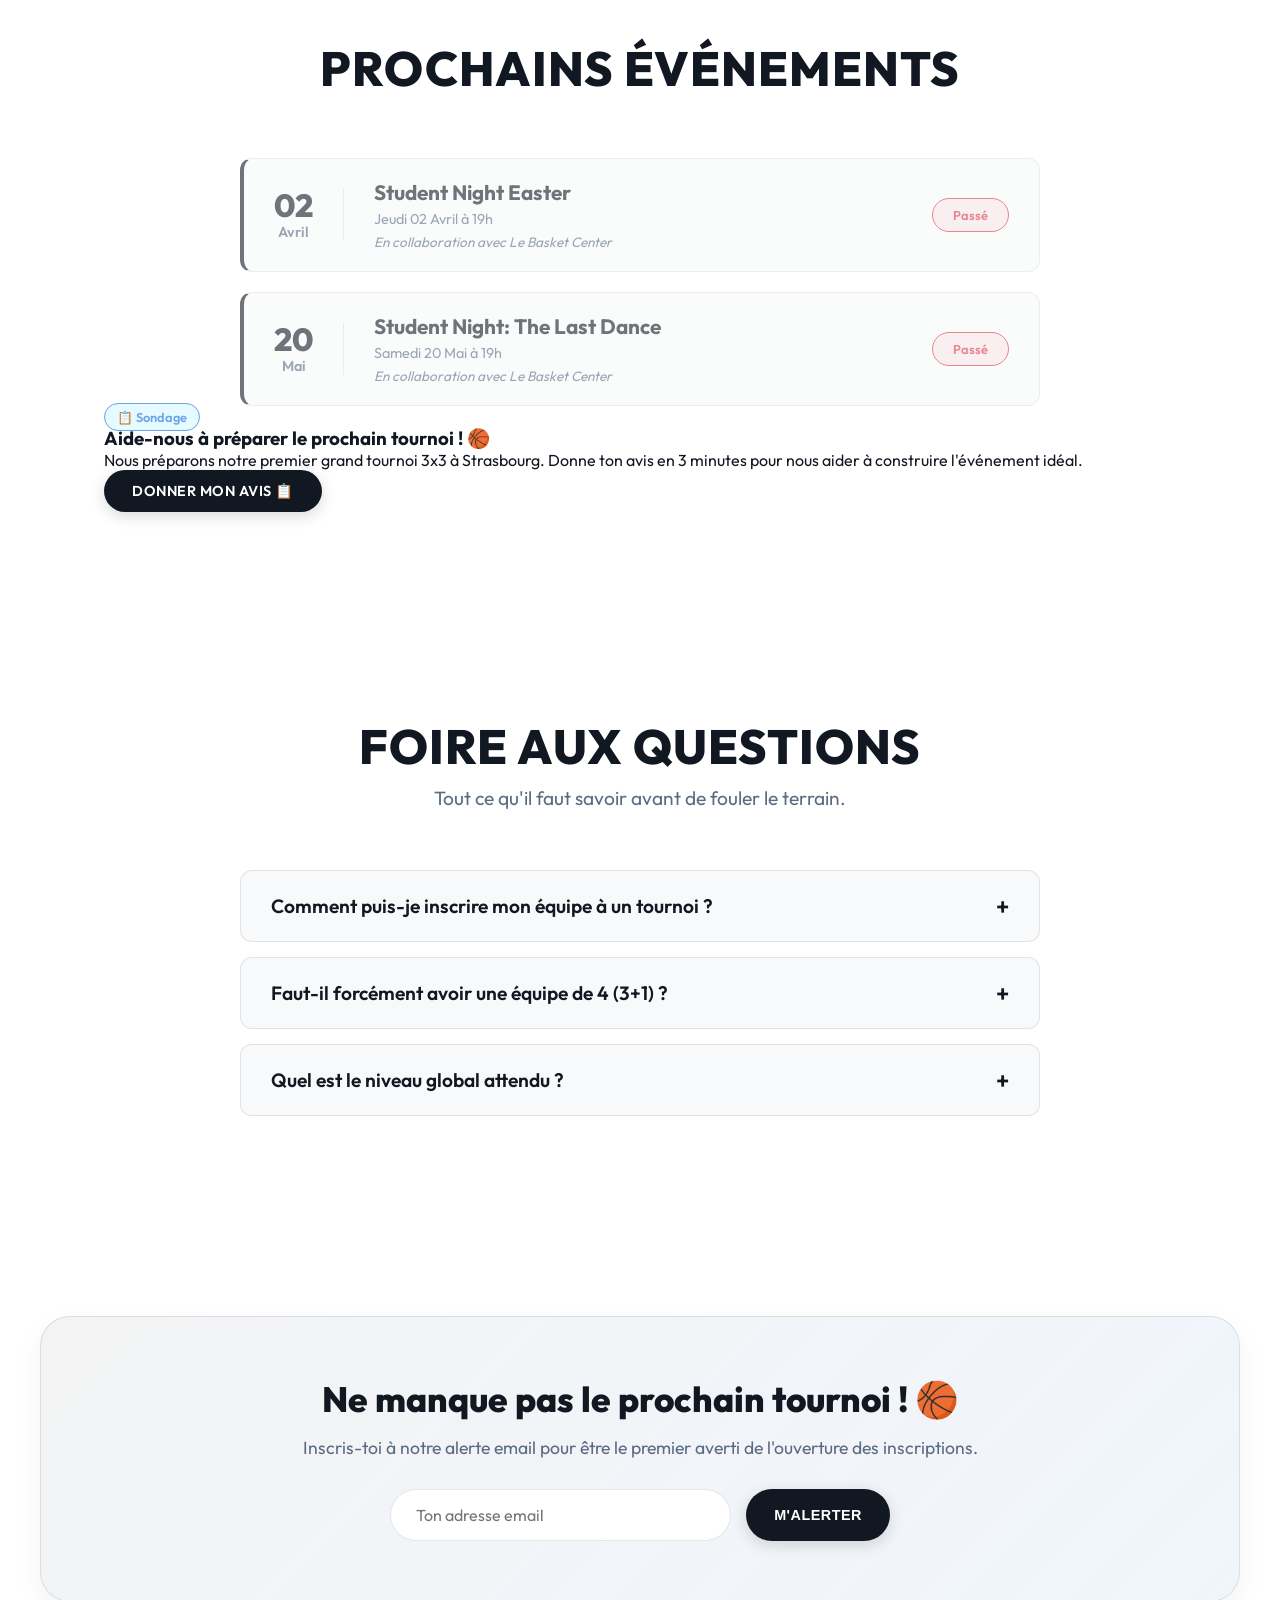
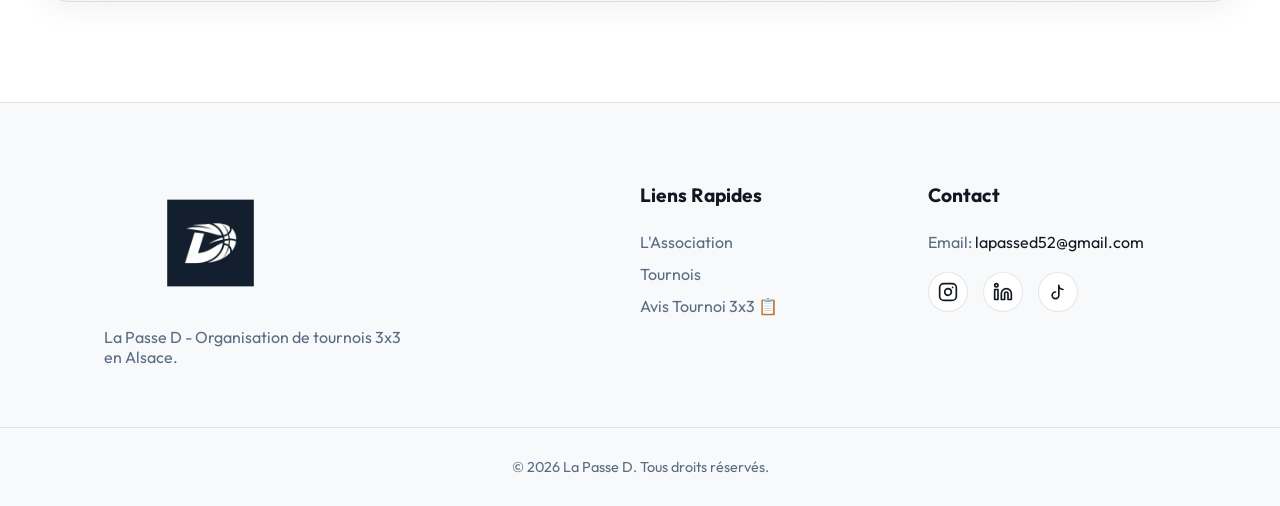
==== commit 2ee696de: "Affichage du logo blanc footer en mode sombre + ajout du sondage étude de marché" ====
--- a/la-passe-d-main/index.html
+++ b/la-passe-d-main/index.html
@@ -53,6 +53,7 @@
                 <a href="#about" class="nav-item">L'Association</a>
                 <!--<a href="#gallery" class="nav-item">Galerie</a>-->
                 <a href="#tournaments" class="nav-item">Tournois</a>
+                <a href="https://forms.gle/GD2G6Wc5VQ66uXCr9" target="_blank" rel="noopener noreferrer" class="nav-item">Sondage 📋</a>
                 <a href="#faq" class="nav-item">FAQ</a>
                 <a href="#contact" class="btn btn-outline">Nous Contacter</a>
                 <button id="themeToggle" class="theme-toggle" aria-label="Passer en mode sombre">🌙</button>
@@ -142,6 +143,14 @@
                 </div>
                 <div class="tournament-list fade-in-up" id="eventsContainer">
                     <!-- Events will be dynamically injected here by script.js -->
+                </div>
+                <div class="survey-banner fade-in-up">
+                    <div class="survey-info">
+                        <span class="badge open">📋 Sondage</span>
+                        <h3>Aide-nous à préparer le prochain tournoi ! 🏀</h3>
+                        <p>Nous préparons notre premier grand tournoi 3x3 à Strasbourg. Donne ton avis en 3 minutes pour nous aider à construire l'événement idéal.</p>
+                    </div>
+                    <a href="https://forms.gle/GD2G6Wc5VQ66uXCr9" target="_blank" rel="noopener noreferrer" class="btn btn-primary survey-btn">Donner mon avis 📋</a>
                 </div>
             </div>
         </section>
@@ -194,10 +203,11 @@
         </section>
     </main>
 
-    <footer class="footer" id="contact">
+            <footer class="footer" id="contact">
         <div class="container footer-content">
             <div class="footer-brand">
-                <img src="assets/images/nouveau_logo.png" alt="La Passe D Logo" class="footer-logo" loading="lazy">
+                <img src="assets/images/nouveau_logo.png" alt="La Passe D Logo" class="footer-logo footer-logo-light" loading="lazy">
+                <img src="assets/images/logo blanc.png" alt="La Passe D Logo" class="footer-logo footer-logo-dark" loading="lazy">
                 <p>La Passe D - Organisation de tournois 3x3 en Alsace.</p>
             </div>
             <div class="footer-links">
@@ -205,6 +215,7 @@
                 <ul>
                     <li><a href="#about">L'Association</a></li>
                     <li><a href="#tournaments">Tournois</a></li>
+                    <li><a href="https://forms.gle/GD2G6Wc5VQ66uXCr9" target="_blank" rel="noopener noreferrer">Avis Tournoi 3x3 📋</a></li>
                 </ul>
             </div>
             <div class="footer-contact">
--- a/la-passe-d-main/styles.css
+++ b/la-passe-d-main/styles.css
@@ -859,21 +859,19 @@
     }
 }
 
-/* Invert logos and specific images in dark mode */
-[data-theme="dark"] .footer-logo {
-    filter: brightness(0) invert(1);
-    transition: filter 0.3s ease;
-}
-
-.logo .logo-dark {
+/* Logo dark mode switching (Navbar and Footer) */
+.logo .logo-dark,
+.footer-logo-dark {
     display: none;
 }
 
-[data-theme="dark"] .logo .logo-light {
+[data-theme="dark"] .logo .logo-light,
+[data-theme="dark"] .footer-logo-light {
     display: none;
 }
 
-[data-theme="dark"] .logo .logo-dark {
+[data-theme="dark"] .logo .logo-dark,
+[data-theme="dark"] .footer-logo-dark {
     display: block;
 }
 
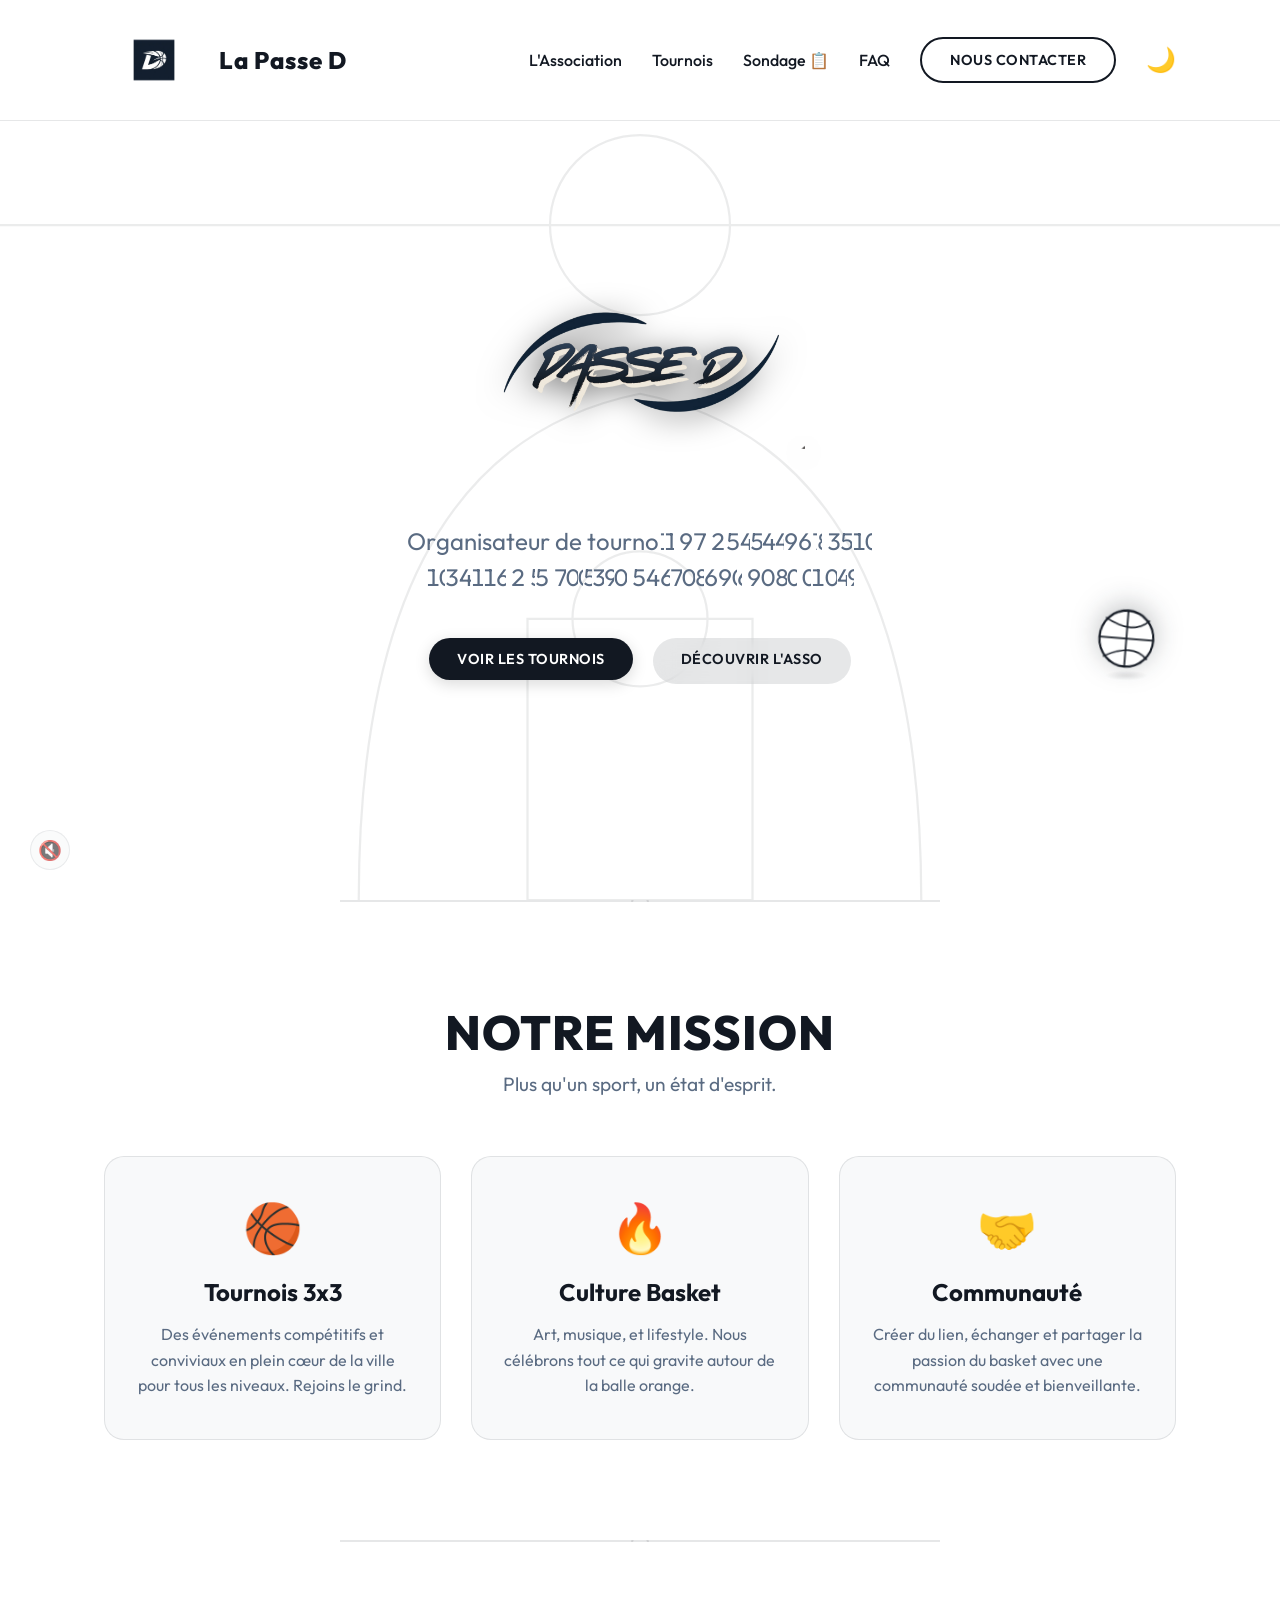
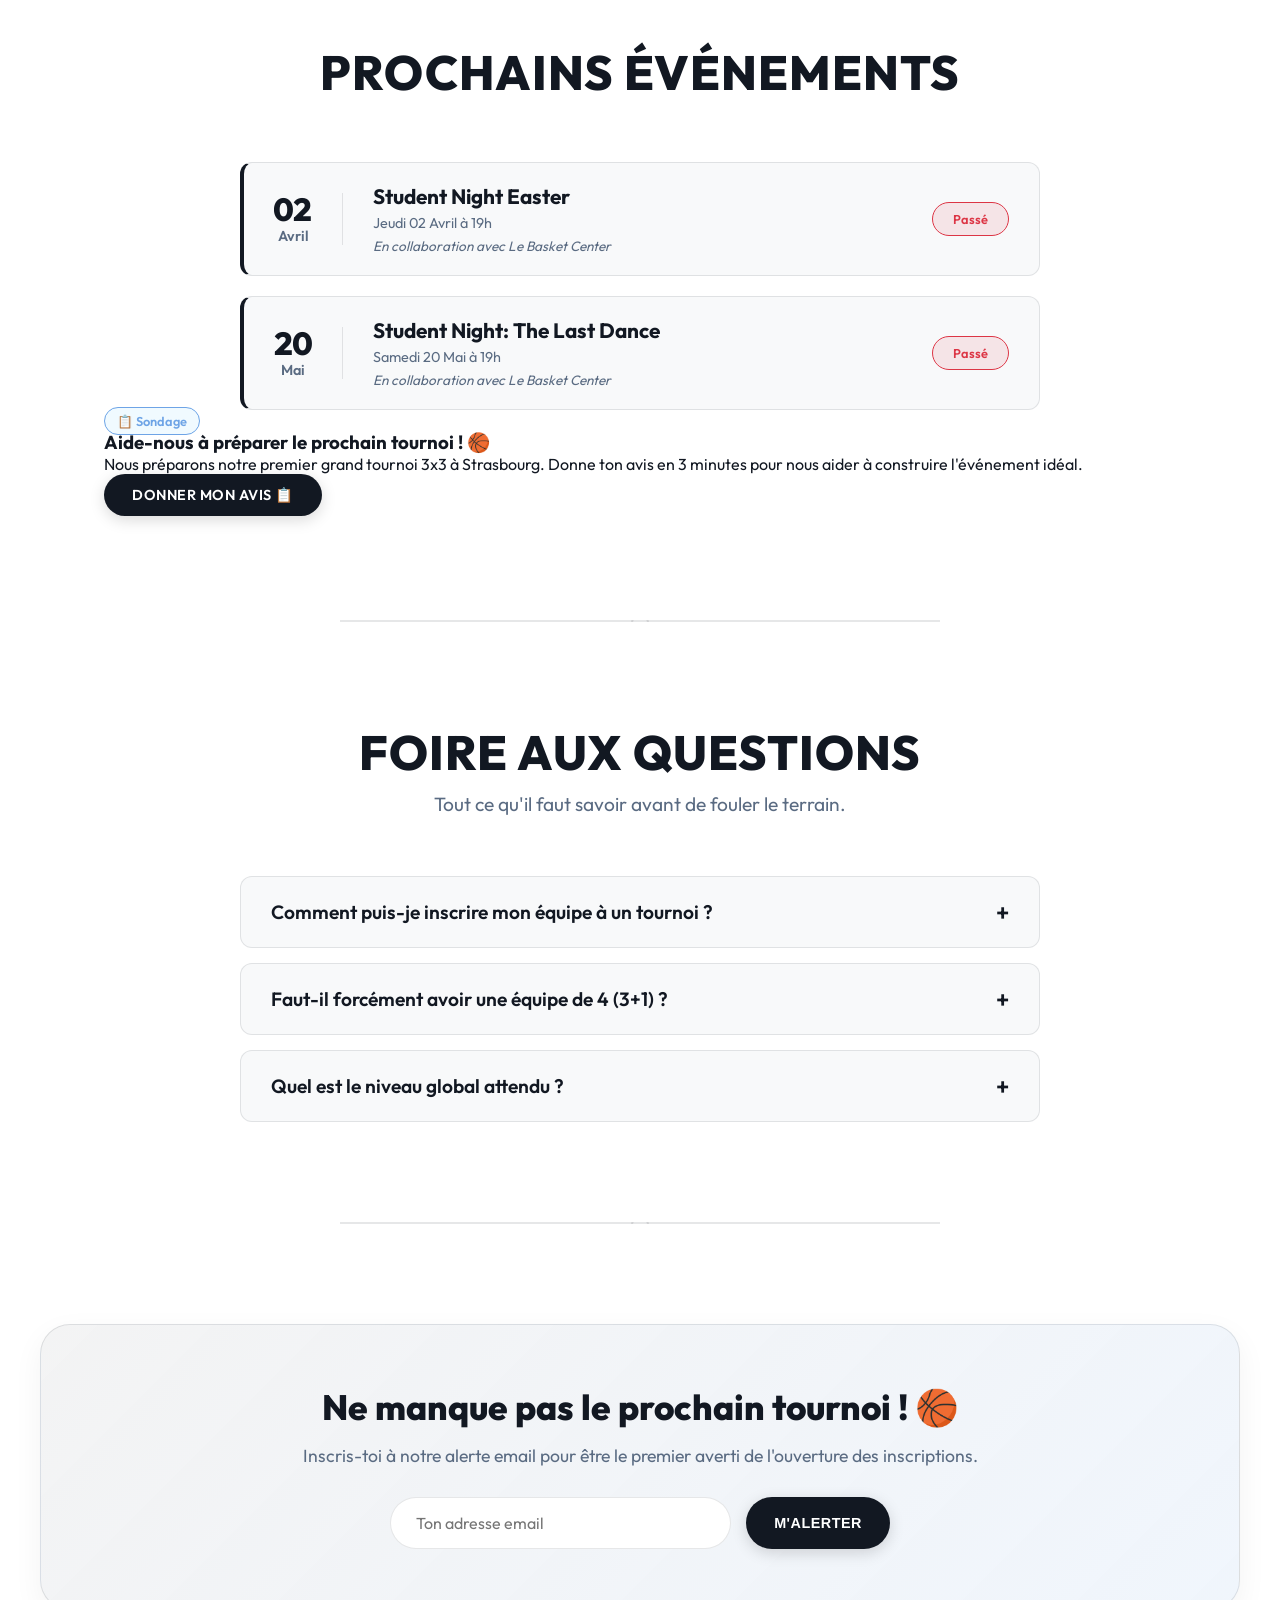
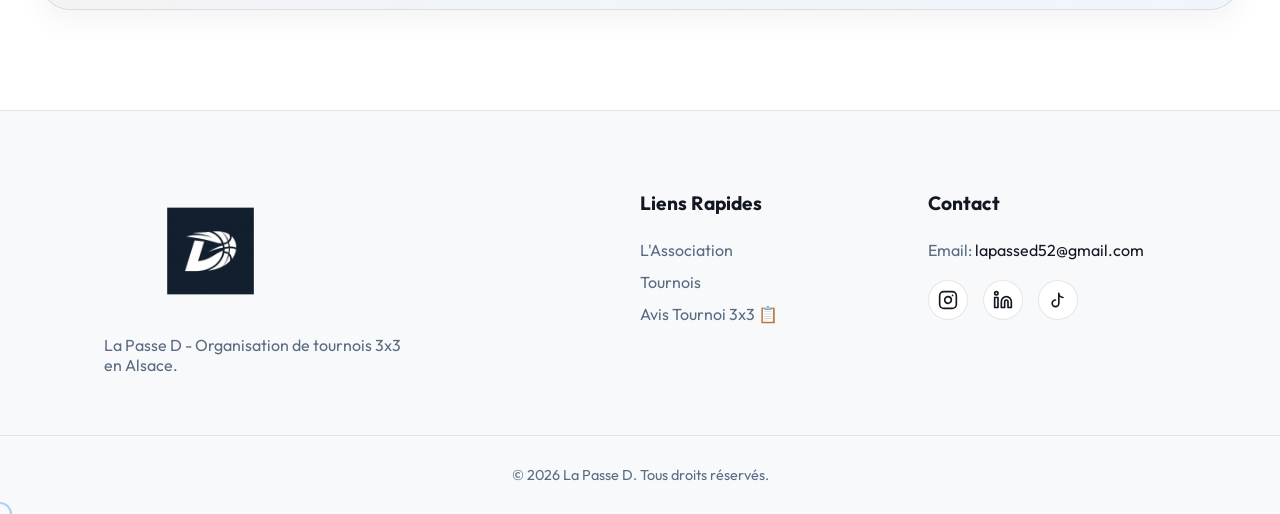
==== commit 9e17f0b7: "Ajout de l'animation basket 3x3 interactive au scroll (ball-animation)" ====
--- a/la-passe-d-main/index.html
+++ b/la-passe-d-main/index.html
@@ -16,7 +16,9 @@
     <link rel="canonical" href="https://lapassed.fr/">
     <link rel="icon" type="image/png" href="/favicon.png">
     <link rel="shortcut icon" href="/favicon.png">
-    <link rel="stylesheet" href="styles.css?v=9">
+    <link rel="stylesheet" href="styles.css?v=13">
+    <link rel="stylesheet" href="animations.css?v=1">
+    <link rel="stylesheet" href="ball-animation.css?v=5">
     <link rel="preconnect" href="https://fonts.googleapis.com">
     <link rel="manifest" href="/manifest.json?v=3">
     <meta name="theme-color" content="#121822">
@@ -70,7 +72,7 @@
     </header>
 
     <main>
-        <section class="hero" id="home">
+        <section class="hero" id="home" data-act="1">
             <div class="hero-bg" style="background-image: url('assets/images/background.jpg');">
             </div>
             <div class="hero-overlay"></div>
@@ -94,7 +96,7 @@
             </div>
         </section>
 
-        <section class="about section-padding" id="about">
+        <section class="about section-padding" id="about" data-act="2">
             <div class="container">
                 <div class="section-header fade-in">
                     <h2>Notre <span>Mission</span></h2>
@@ -122,7 +124,7 @@
             </div>
         </section>
         <!--
-        <section class="gallery section-padding" id="gallery">
+        <section class="gallery section-padding" id="gallery" data-act="3">
             <div class="container">
                 <div class="section-header fade-in">
                     <h2>Nos <span>Highlights</span></h2>
@@ -136,7 +138,7 @@
             </div>
         </section> -->
 
-        <section class="tournaments section-padding" id="tournaments">
+        <section class="tournaments section-padding" id="tournaments" data-act="4">
             <div class="container">
                 <div class="section-header fade-in">
                     <h2>Prochains <span>Événements</span></h2>
@@ -155,7 +157,7 @@
             </div>
         </section>
 
-        <section class="faq section-padding" id="faq">
+        <section class="faq section-padding" id="faq" data-act="5">
             <div class="container">
                 <div class="section-header fade-in">
                     <h2>Foire Aux <span>Questions</span></h2>
@@ -261,7 +263,9 @@
         </svg>
     </a>
 
-    <script src="script.js?v=6"></script>
+    <script src="script.js?v=7"></script>
+    <script src="animations.js?v=1"></script>
+    <script src="ball-animation.js?v=5"></script>
     <script>
         if ('serviceWorker' in navigator) {
             window.addEventListener('load', () => {
--- a/la-passe-d-main/styles.css
+++ b/la-passe-d-main/styles.css
@@ -7,6 +7,8 @@
     --primary: #121822;
     --primary-hover: #2a364a;
     --secondary: #6ea4e6;
+    --tertiary: #99daff;
+    --accent-color: #99daff;
     
     --btn-primary-text: #ffffff;
     --btn-secondary-bg: rgba(18, 24, 34, 0.1);
@@ -35,7 +37,9 @@
     
     --primary: #6ea4e6;
     --primary-hover: #93c5fd;
-    --secondary: #38bdf8;
+    --secondary: #99daff;
+    --tertiary: #99daff;
+    --accent-color: #99daff;
     
     --btn-primary-text: #0f172a;
     --btn-secondary-bg: rgba(255, 255, 255, 0.1);
@@ -456,7 +460,7 @@
 }
 
 .badge.open {
-    background: rgba(0, 210, 255, 0.1);
+    background: rgba(153, 218, 255, 0.15);
     color: var(--secondary);
     border: 1px solid var(--secondary);
 }
--- a/la-passe-d-main/animations.css
+++ b/la-passe-d-main/animations.css
@@ -0,0 +1,868 @@
+/* ============================================================
+   ANIMATIONS.CSS — La Passe D Basketball Identity Animations
+   ============================================================
+   Every animation can be disabled individually via a CSS class
+   on <html>:  .no-preloader, .no-court-lines, .no-parallax,
+   .no-shot-clock, .no-bounce-scroll, .no-scoreboard,
+   .no-parquet, .no-cursor, .no-footer-ball, .no-nav-bounce,
+   .no-cta-arc, .no-midcourt, .no-ball-trail, .no-logo-spin
+   
+   Global speed multiplier: --anim-speed (default 1)
+   ============================================================ */
+
+:root {
+    --anim-speed: 1;
+}
+
+/* === REDUCED MOTION === */
+@media (prefers-reduced-motion: reduce) {
+    *, *::before, *::after {
+        animation-duration: 0.01ms !important;
+        animation-iteration-count: 1 !important;
+        transition-duration: 0.01ms !important;
+        scroll-behavior: auto !important;
+    }
+    .preloader-ball,
+    .court-lines-svg,
+    .parallax-ball,
+    .footer-bounce-ball,
+    .custom-cursor,
+    .ball-trail-particle,
+    .midcourt-line,
+    .cta-arc-wrapper {
+        display: none !important;
+    }
+}
+
+/* === PRELOADER: TIP-OFF === */
+#preloader {
+    background-color: #121822 !important;
+    flex-direction: column;
+    gap: 0;
+}
+
+#preloader .bounce-logo {
+    animation: none;
+    opacity: 0;
+    transform: scale(0.6);
+    transition: opacity 0.4s ease, transform 0.4s ease;
+}
+
+#preloader.tipoff-reveal .bounce-logo {
+    opacity: 1;
+    transform: scale(1);
+}
+
+.preloader-ball {
+    position: absolute;
+    width: 60px;
+    height: 60px;
+    z-index: 1000000;
+}
+
+.preloader-ball svg {
+    width: 100%;
+    height: 100%;
+}
+
+@keyframes tipoff-bounce {
+    0% {
+        transform: translateY(-200px) scaleX(1) scaleY(1);
+        opacity: 0;
+    }
+    10% {
+        opacity: 1;
+    }
+    35% {
+        transform: translateY(30px) scaleX(1.2) scaleY(0.75);
+    }
+    50% {
+        transform: translateY(-80px) scaleX(0.95) scaleY(1.05);
+    }
+    70% {
+        transform: translateY(20px) scaleX(1.1) scaleY(0.85);
+    }
+    85% {
+        transform: translateY(-30px) scaleX(1) scaleY(1);
+    }
+    100% {
+        transform: translateY(0) scaleX(1) scaleY(1);
+        opacity: 0;
+    }
+}
+
+.preloader-ball.animate {
+    animation: tipoff-bounce calc(1.2s * var(--anim-speed)) cubic-bezier(.34,1.56,.64,1) forwards;
+}
+
+.html-no-preloader #preloader {
+    display: none !important;
+}
+
+/* === HERO: COURT LINES SVG === */
+.court-lines-svg {
+    position: absolute;
+    top: 0;
+    left: 0;
+    width: 100%;
+    height: 100%;
+    z-index: 2;
+    pointer-events: none;
+    opacity: 0.08;
+}
+
+.court-lines-svg path,
+.court-lines-svg circle,
+.court-lines-svg rect,
+.court-lines-svg line {
+    stroke: var(--text-main);
+    stroke-width: 2;
+    fill: none;
+    stroke-dasharray: 2000;
+    stroke-dashoffset: 2000;
+    transition: stroke-dashoffset calc(2s * var(--anim-speed)) ease-out;
+}
+
+.court-lines-svg.drawn path,
+.court-lines-svg.drawn circle,
+.court-lines-svg.drawn rect,
+.court-lines-svg.drawn line {
+    stroke-dashoffset: 0;
+}
+
+.no-court-lines .court-lines-svg {
+    display: none !important;
+}
+
+/* === DRIBBLING BALL (full-page companion) === */
+.dribble-container {
+    position: fixed;
+    z-index: 90;
+    pointer-events: none;
+    will-change: transform;
+    /* positioned via JS */
+}
+
+.dribble-ball {
+    width: 38px;
+    height: 38px;
+    position: relative;
+    will-change: transform;
+    filter: drop-shadow(0 2px 4px rgba(0,0,0,0.15));
+}
+
+.dribble-ball svg {
+    width: 100%;
+    height: 100%;
+}
+
+.dribble-shadow {
+    position: absolute;
+    bottom: -8px;
+    left: 50%;
+    width: 30px;
+    height: 6px;
+    background: radial-gradient(ellipse, rgba(0,0,0,0.18) 0%, transparent 70%);
+    border-radius: 50%;
+    transform: translateX(-50%);
+    will-change: transform, opacity;
+}
+
+.dribble-impact {
+    position: absolute;
+    bottom: -4px;
+    left: 50%;
+    width: 8px;
+    height: 8px;
+    border: 1.5px solid var(--secondary);
+    border-radius: 50%;
+    transform: translateX(-50%) scale(0);
+    opacity: 0;
+    pointer-events: none;
+}
+
+.dribble-impact.ripple-active {
+    animation: impact-ripple calc(0.5s * var(--anim-speed)) ease-out forwards;
+}
+
+@keyframes impact-ripple {
+    0% {
+        transform: translateX(-50%) scale(0);
+        opacity: 0.6;
+    }
+    100% {
+        transform: translateX(-50%) scale(4);
+        opacity: 0;
+    }
+}
+
+/* Play path SVG */
+.dribble-path {
+    position: fixed;
+    top: 0;
+    left: 0;
+    width: 100%;
+    height: 100%;
+    pointer-events: none;
+    z-index: 89;
+}
+
+.dribble-path line {
+    stroke: var(--secondary);
+    stroke-width: 1.5;
+    stroke-dasharray: 6 4;
+    opacity: 0.12;
+    stroke-linecap: round;
+}
+
+.no-parallax .dribble-container,
+.no-parallax .dribble-path {
+    display: none !important;
+}
+
+@media (max-width: 768px) {
+    .dribble-container,
+    .dribble-path {
+        display: none !important;
+    }
+}
+
+/* === SCROLL: BOUNCE-IN SECTIONS === */
+.bounce-in-section {
+    opacity: 0;
+    transform: translateY(60px);
+    transition: opacity calc(0.6s * var(--anim-speed)) ease,
+                transform calc(0.6s * var(--anim-speed)) cubic-bezier(.34,1.56,.64,1);
+}
+
+.bounce-in-section.appear {
+    opacity: 1;
+    transform: translateY(0);
+}
+
+.no-bounce-scroll .bounce-in-section {
+    opacity: 1 !important;
+    transform: none !important;
+}
+
+/* === SCROLL: CASCADE CARDS (passe) === */
+/* Override old .fade-in-up when our animation classes are present */
+.bounce-in-section.fade-in-up,
+.bounce-in-section.fade-in {
+    transition: opacity calc(0.6s * var(--anim-speed)) ease,
+                transform calc(0.6s * var(--anim-speed)) cubic-bezier(.34,1.56,.64,1);
+}
+
+.cascade-card {
+    opacity: 0;
+    transform: translateX(-40px) rotate(-3deg);
+    transition: opacity calc(0.5s * var(--anim-speed)) ease,
+                transform calc(0.6s * var(--anim-speed)) cubic-bezier(.34,1.56,.64,1);
+}
+
+.cascade-card.fade-in-up {
+    transform: translateX(-40px) rotate(-3deg);
+}
+
+.cascade-card.appear {
+    opacity: 1;
+    transform: translateX(0) rotate(0deg) !important;
+}
+
+.cascade-card:nth-child(2) {
+    transition-delay: calc(0.1s * var(--anim-speed));
+}
+
+.cascade-card:nth-child(3) {
+    transition-delay: calc(0.2s * var(--anim-speed));
+}
+
+.cascade-card:nth-child(4) {
+    transition-delay: calc(0.3s * var(--anim-speed));
+}
+
+.cascade-card:nth-child(5) {
+    transition-delay: calc(0.4s * var(--anim-speed));
+}
+
+/* === SCROLL: SCOREBOARD LED NUMBERS === */
+.scoreboard-number {
+    display: inline-block;
+    font-variant-numeric: tabular-nums;
+    position: relative;
+    overflow: hidden;
+}
+
+.scoreboard-number.counting {
+    animation: led-flicker calc(0.1s * var(--anim-speed)) step-end infinite;
+}
+
+@keyframes led-flicker {
+    0%, 100% { opacity: 1; }
+    50% { opacity: 0.7; }
+}
+
+.no-scoreboard .scoreboard-number {
+    animation: none !important;
+}
+
+/* === SCROLL: MIDCOURT LINE === */
+.midcourt-line {
+    display: block;
+    width: 80%;
+    max-width: 600px;
+    height: 2px;
+    margin: 0 auto;
+    position: relative;
+    overflow: hidden;
+}
+
+.midcourt-line::before {
+    content: '';
+    position: absolute;
+    top: 0;
+    left: 0;
+    width: 100%;
+    height: 100%;
+    background: var(--border-color);
+    transform: scaleX(0);
+    transform-origin: left;
+    transition: transform calc(0.8s * var(--anim-speed)) ease-out;
+}
+
+.midcourt-line::after {
+    content: '';
+    position: absolute;
+    top: -6px;
+    left: 50%;
+    width: 14px;
+    height: 14px;
+    border: 2px solid var(--border-color);
+    border-radius: 50%;
+    transform: translateX(-50%) scale(0);
+    transition: transform calc(0.5s * var(--anim-speed)) cubic-bezier(.34,1.56,.64,1) calc(0.6s * var(--anim-speed));
+}
+
+.midcourt-line.drawn::before {
+    transform: scaleX(1);
+}
+
+.midcourt-line.drawn::after {
+    transform: translateX(-50%) scale(1);
+}
+
+.no-midcourt .midcourt-line {
+    display: none !important;
+}
+
+/* === INTERACTIONS: LOGO SPIN DRIBBLE === */
+.logo:hover .logo-light,
+.logo:hover .logo-dark {
+    animation: spin-dribble calc(0.6s * var(--anim-speed)) cubic-bezier(.34,1.56,.64,1);
+}
+
+@keyframes spin-dribble {
+    0% { transform: rotate(0deg); }
+    100% { transform: rotate(360deg); }
+}
+
+.no-logo-spin .logo:hover .logo-light,
+.no-logo-spin .logo:hover .logo-dark {
+    animation: none !important;
+}
+
+/* === INTERACTIONS: NAV LINK BOUNCE UNDERLINE === */
+.nav-links a:not(.btn)::after {
+    transition: width calc(0.4s * var(--anim-speed)) cubic-bezier(.34,1.56,.64,1) !important;
+}
+
+.no-nav-bounce .nav-links a:not(.btn)::after {
+    transition: width var(--transition) !important;
+}
+
+/* === INTERACTIONS: PARQUET CARD 3D TILT === */
+.about-card,
+.tournament-card,
+.faq-item,
+.survey-banner {
+    transform-style: preserve-3d;
+    perspective: 800px;
+}
+
+.parquet-shine {
+    position: absolute;
+    top: 0;
+    left: 0;
+    width: 100%;
+    height: 100%;
+    pointer-events: none;
+    background: radial-gradient(circle at var(--mouse-x, 50%) var(--mouse-y, 50%),
+        rgba(255,255,255,0.12) 0%, transparent 60%);
+    opacity: 0;
+    transition: opacity calc(0.3s * var(--anim-speed)) ease;
+    border-radius: inherit;
+    z-index: 1;
+}
+
+.about-card:hover .parquet-shine,
+.tournament-card:hover .parquet-shine,
+.faq-item:hover .parquet-shine,
+.survey-banner:hover .parquet-shine {
+    opacity: 1;
+}
+
+.no-parquet .parquet-shine {
+    display: none !important;
+}
+
+.no-parquet .about-card,
+.no-parquet .tournament-card,
+.no-parquet .faq-item,
+.no-parquet .survey-banner {
+    transform-style: flat !important;
+}
+
+/* === INTERACTIONS: CUSTOM CURSOR === */
+.custom-cursor {
+    position: fixed;
+    width: 24px;
+    height: 24px;
+    border: 2px solid var(--secondary);
+    border-radius: 50%;
+    pointer-events: none;
+    z-index: 999998;
+    opacity: 0.5;
+    transition: width calc(0.2s * var(--anim-speed)) ease,
+                height calc(0.2s * var(--anim-speed)) ease,
+                border-color calc(0.2s * var(--anim-speed)) ease,
+                background calc(0.2s * var(--anim-speed)) ease,
+                opacity calc(0.2s * var(--anim-speed)) ease;
+    will-change: transform;
+}
+
+.custom-cursor.hovering {
+    width: 40px;
+    height: 40px;
+    background: rgba(110, 164, 230, 0.1);
+    border-color: var(--secondary);
+    opacity: 0.7;
+}
+
+.no-cursor .custom-cursor {
+    display: none !important;
+}
+
+/* Hide cursor on mobile */
+@media (max-width: 768px) {
+    .custom-cursor {
+        display: none !important;
+    }
+}
+
+@media (hover: none) {
+    .custom-cursor {
+        display: none !important;
+    }
+}
+
+/* === FOOTER: BOUNCING BALL === */
+.footer-bounce-container {
+    position: relative;
+    height: 80px;
+    display: flex;
+    align-items: flex-end;
+    justify-content: center;
+    overflow: hidden;
+    margin-bottom: 20px;
+}
+
+.footer-bounce-ball {
+    width: 30px;
+    height: 30px;
+    position: absolute;
+    bottom: 10px;
+    animation: footer-ball-bounce calc(2s * var(--anim-speed)) ease-in-out infinite;
+}
+
+.footer-bounce-ball svg {
+    width: 100%;
+    height: 100%;
+}
+
+.footer-ball-shadow {
+    width: 30px;
+    height: 6px;
+    background: radial-gradient(ellipse, rgba(0,0,0,0.25) 0%, transparent 70%);
+    border-radius: 50%;
+    position: absolute;
+    bottom: 4px;
+    animation: footer-shadow-squash calc(2s * var(--anim-speed)) ease-in-out infinite;
+}
+
+@keyframes footer-ball-bounce {
+    0%, 100% {
+        transform: translateY(0) scaleY(0.9) scaleX(1.05);
+    }
+    50% {
+        transform: translateY(-50px) scaleY(1) scaleX(1);
+    }
+}
+
+@keyframes footer-shadow-squash {
+    0%, 100% {
+        transform: scaleX(1.3);
+        opacity: 0.4;
+    }
+    50% {
+        transform: scaleX(0.6);
+        opacity: 0.15;
+    }
+}
+
+.no-footer-ball .footer-bounce-container {
+    display: none !important;
+}
+
+/* === CTA: ARC SHOT HOVER === */
+.cta-arc-wrapper {
+    position: relative;
+    display: inline-block;
+}
+
+.cta-mini-hoop {
+    position: absolute;
+    right: -50px;
+    top: -20px;
+    width: 40px;
+    height: 40px;
+    pointer-events: none;
+    opacity: 0;
+    transition: opacity calc(0.3s * var(--anim-speed)) ease;
+}
+
+.cta-arc-ball {
+    position: absolute;
+    width: 16px;
+    height: 16px;
+    pointer-events: none;
+    opacity: 0;
+    z-index: 5;
+}
+
+.cta-arc-ball svg,
+.cta-mini-hoop svg {
+    width: 100%;
+    height: 100%;
+}
+
+.cta-arc-wrapper:hover .cta-mini-hoop {
+    opacity: 1;
+}
+
+.cta-arc-wrapper:hover .cta-arc-ball {
+    animation: arc-shot calc(0.8s * var(--anim-speed)) cubic-bezier(.2,.8,.3,1) forwards;
+}
+
+@keyframes arc-shot {
+    0% {
+        opacity: 1;
+        transform: translate(0, 0);
+    }
+    40% {
+        transform: translate(20px, -50px);
+    }
+    70% {
+        transform: translate(35px, -30px);
+    }
+    100% {
+        opacity: 0;
+        transform: translate(40px, -10px);
+    }
+}
+
+/* Hoop net wiggle */
+.cta-mini-hoop .net-line {
+    stroke-dasharray: 4 2;
+}
+
+.cta-arc-wrapper:hover .cta-mini-hoop .net-line {
+    animation: net-swish calc(0.4s * var(--anim-speed)) ease-out calc(0.6s * var(--anim-speed));
+}
+
+@keyframes net-swish {
+    0% { transform: translateX(0); }
+    25% { transform: translateX(2px); }
+    50% { transform: translateX(-2px); }
+    75% { transform: translateX(1px); }
+    100% { transform: translateX(0); }
+}
+
+/* Buzzer flash on click */
+@keyframes buzzer-flash {
+    0% { box-shadow: 0 0 0 0 rgba(110, 164, 230, 0.6); }
+    50% { box-shadow: 0 0 30px 10px rgba(110, 164, 230, 0.4); }
+    100% { box-shadow: 0 0 0 0 rgba(110, 164, 230, 0); }
+}
+
+.btn-primary.buzzer {
+    animation: buzzer-flash calc(0.3s * var(--anim-speed)) ease-out;
+}
+
+.no-cta-arc .cta-arc-wrapper .cta-mini-hoop,
+.no-cta-arc .cta-arc-wrapper .cta-arc-ball {
+    display: none !important;
+}
+
+/* === BALL TRAIL === */
+.ball-trail-particle {
+    position: fixed;
+    width: 12px;
+    height: 12px;
+    pointer-events: none;
+    z-index: 2;
+    opacity: 0;
+    animation: trail-fade calc(0.6s * var(--anim-speed)) ease-out forwards;
+}
+
+.ball-trail-particle svg {
+    width: 100%;
+    height: 100%;
+    opacity: 0.3;
+}
+
+@keyframes trail-fade {
+    0% { opacity: 0.4; transform: scale(1); }
+    100% { opacity: 0; transform: scale(0.3); }
+}
+
+.no-ball-trail .ball-trail-particle {
+    display: none !important;
+}
+
+/* === EASTER EGG: BALL RAIN === */
+.ball-rain-particle {
+    position: fixed;
+    pointer-events: none;
+    z-index: 999997;
+    animation: ball-rain calc(3s * var(--anim-speed)) ease-in forwards;
+}
+
+.ball-rain-particle svg {
+    width: 100%;
+    height: 100%;
+}
+
+@keyframes ball-rain {
+    0% {
+        transform: translateY(-100px) rotate(0deg);
+        opacity: 1;
+    }
+    100% {
+        transform: translateY(110vh) rotate(720deg);
+        opacity: 0;
+    }
+}
+
+/* === SHOT CLOCK TEXT REVEAL (hero subtitle) === */
+.shot-clock-char {
+    display: inline-block;
+    position: relative;
+    overflow: hidden;
+}
+
+.shot-clock-char .char-final {
+    opacity: 0;
+    transition: opacity calc(0.15s * var(--anim-speed)) ease;
+}
+
+.shot-clock-char .char-scramble {
+    position: absolute;
+    top: 0;
+    left: 0;
+    opacity: 1;
+    font-variant-numeric: tabular-nums;
+}
+
+.shot-clock-char.revealed .char-final {
+    opacity: 1;
+}
+
+.shot-clock-char.revealed .char-scramble {
+    opacity: 0;
+}
+
+/* === SOUND TOGGLE BUTTON === */
+.sound-toggle {
+    position: fixed;
+    bottom: 30px;
+    left: 30px;
+    width: 40px;
+    height: 40px;
+    border-radius: 50%;
+    background: var(--bg-card);
+    border: 1px solid var(--border-color);
+    display: flex;
+    align-items: center;
+    justify-content: center;
+    cursor: pointer;
+    z-index: 99;
+    font-size: 1.2rem;
+    transition: var(--transition);
+    opacity: 0.7;
+}
+
+.sound-toggle:hover {
+    opacity: 1;
+    transform: scale(1.1);
+}
+
+@media (max-width: 768px) {
+    .sound-toggle {
+        bottom: 20px;
+        left: 20px;
+        width: 35px;
+        height: 35px;
+    }
+}
+
+/* === NEW: SCROLL PROGRESS BAR === */
+.scroll-progress-bar {
+    position: fixed;
+    top: 0;
+    left: 0;
+    height: 3px;
+    width: 0;
+    background: linear-gradient(90deg, var(--secondary), var(--tertiary));
+    z-index: 999999;
+    transition: width 0.1s linear;
+    pointer-events: none;
+    border-radius: 0 2px 2px 0;
+    box-shadow: 0 0 8px rgba(110, 164, 230, 0.4);
+}
+
+.no-scroll-progress .scroll-progress-bar {
+    display: none !important;
+}
+
+/* === NEW: GALLERY STAGGER REVEAL === */
+.gallery-stagger {
+    opacity: 0;
+    transform: scale(0.85) translateY(20px);
+    transition: opacity calc(0.6s * var(--anim-speed)) ease,
+                transform calc(0.7s * var(--anim-speed)) cubic-bezier(.34,1.56,.64,1);
+}
+
+.gallery-stagger.gallery-visible {
+    opacity: 1;
+    transform: scale(1) translateY(0);
+}
+
+.no-gallery-stagger .gallery-stagger {
+    opacity: 1 !important;
+    transform: none !important;
+}
+
+/* === NEW: FAQ BOUNCE OPEN === */
+.faq-bounce-in {
+    animation: faq-bounce-enter calc(0.4s * var(--anim-speed)) cubic-bezier(.34,1.56,.64,1);
+}
+
+@keyframes faq-bounce-enter {
+    0% {
+        opacity: 0;
+        transform: translateY(-10px) scaleY(0.9);
+    }
+    60% {
+        opacity: 1;
+        transform: translateY(3px) scaleY(1.02);
+    }
+    100% {
+        opacity: 1;
+        transform: translateY(0) scaleY(1);
+    }
+}
+
+.no-faq-bounce .faq-bounce-in {
+    animation: none !important;
+}
+
+/* === NEW: SOCIAL ICONS DRIBBLE HOVER === */
+.social-icon.social-dribble {
+    animation: social-dribble-anim calc(0.5s * var(--anim-speed)) cubic-bezier(.34,1.56,.64,1);
+}
+
+@keyframes social-dribble-anim {
+    0% { transform: translateY(0); }
+    20% { transform: translateY(-8px) scale(1.1); }
+    40% { transform: translateY(2px) scale(0.95); }
+    60% { transform: translateY(-4px) scale(1.05); }
+    80% { transform: translateY(1px); }
+    100% { transform: translateY(0) scale(1); }
+}
+
+.no-social-dribble .social-icon.social-dribble {
+    animation: none !important;
+}
+
+/* === NEW: COUNTDOWN DIGIT FLIP === */
+.digit-flip-wrapper {
+    display: inline-flex;
+    flex-direction: column;
+    align-items: center;
+    perspective: 200px;
+}
+
+.time-box span.digit-flipping {
+    animation: digit-flip calc(0.4s * var(--anim-speed)) cubic-bezier(.34,1.56,.64,1);
+}
+
+@keyframes digit-flip {
+    0% {
+        transform: rotateX(0);
+    }
+    30% {
+        transform: rotateX(-90deg);
+        opacity: 0.5;
+    }
+    60% {
+        transform: rotateX(30deg);
+        opacity: 0.8;
+    }
+    100% {
+        transform: rotateX(0);
+        opacity: 1;
+    }
+}
+
+.no-countdown-flip .digit-flipping {
+    animation: none !important;
+}
+
+/* === NEW: HERO GRAIN TEXTURE === */
+.hero-grain {
+    position: absolute;
+    top: 0;
+    left: 0;
+    width: 100%;
+    height: 100%;
+    z-index: 2;
+    pointer-events: none;
+    opacity: 0.035;
+    background-image: url("data:image/svg+xml,%3Csvg viewBox='0 0 256 256' xmlns='http://www.w3.org/2000/svg'%3E%3Cfilter id='noise'%3E%3CfeTurbulence type='fractalNoise' baseFrequency='0.85' numOctaves='4' stitchTiles='stitch'/%3E%3C/filter%3E%3Crect width='100%25' height='100%25' filter='url(%23noise)'/%3E%3C/svg%3E");
+    background-repeat: repeat;
+    background-size: 256px 256px;
+    mix-blend-mode: overlay;
+}
+
+.no-grain .hero-grain {
+    display: none !important;
+}
+
+/* === NEW: MAGNETIC BUTTONS === */
+.magnetic-btn {
+    transition: transform calc(0.2s * var(--anim-speed)) cubic-bezier(.25,.8,.25,1) !important;
+}
+
+.no-magnetic .magnetic-btn {
+    transition: var(--transition) !important;
+}
--- a/la-passe-d-main/ball-animation.css
+++ b/la-passe-d-main/ball-animation.css
@@ -0,0 +1,210 @@
+/* ============================================================
+   BALL-ANIMATION.CSS — "L'Action" — Scroll-driven basketball
+   ============================================================ */
+
+:root {
+    --ball-size: 60px;
+    --ball-bg: #ffffff;
+    --ball-lines: #121822;
+}
+
+[data-theme="dark"] {
+    --ball-bg: #ffffff;
+    --ball-lines: #121822;
+}
+
+/* === SCENE CONTAINER (fixed, full viewport) === */
+.ball-scene {
+    position: fixed;
+    top: 0;
+    left: 0;
+    width: 100%;
+    height: 100%;
+    pointer-events: none;
+    z-index: 90; /* Le ballon passe DEVANT les images, photos et cartes */
+    overflow: visible;
+}
+
+/* La navigation reste au-dessus du ballon */
+.navbar {
+    z-index: 100 !important;
+}
+.mobile-controls {
+    z-index: 101 !important;
+}
+
+/* === BALL ELEMENT === */
+.ball-el {
+    position: absolute;
+    top: 0;
+    left: 0;
+    width: var(--ball-size, 68px);
+    height: var(--ball-size, 68px);
+    will-change: transform, opacity;
+    filter: drop-shadow(0 4px 14px rgba(18, 24, 34, 0.28));
+    pointer-events: none;
+}
+
+.ball-el svg {
+    width: 100%;
+    height: 100%;
+    display: block;
+}
+
+/* === BALL SHADOW === */
+.ball-shadow-el {
+    position: absolute;
+    width: calc(var(--ball-size, 68px) * 0.75);
+    height: 10px;
+    background: radial-gradient(ellipse, rgba(18, 24, 34, 0.35) 0%, transparent 72%);
+    border-radius: 50%;
+    will-change: transform, opacity, width;
+    top: 0;
+    left: 0;
+    pointer-events: none;
+}
+
+/* === GHOST TRAIL (crossover & fast moves) === */
+.ball-ghost {
+    position: absolute;
+    top: 0;
+    left: 0;
+    width: var(--ball-size, 68px);
+    height: var(--ball-size, 68px);
+    opacity: 0;
+    will-change: transform, opacity;
+    pointer-events: none;
+    filter: drop-shadow(0 2px 8px rgba(18, 24, 34, 0.15));
+}
+
+.ball-ghost svg {
+    width: 100%;
+    height: 100%;
+}
+
+/* === HOOP (Act 4 & 5 uniquement) === */
+.ball-hoop {
+    position: absolute;
+    top: 0;
+    left: 0;
+    width: 100px;
+    height: 120px;
+    will-change: transform, opacity;
+    pointer-events: none;
+    color: var(--text-main);
+    display: none;
+    opacity: 0;
+    transition: opacity 0.3s ease;
+}
+
+.ball-hoop svg {
+    width: 100%;
+    height: 100%;
+    overflow: visible;
+}
+
+.ball-hoop .hoop-structure {
+    stroke-dasharray: 400;
+    stroke-dashoffset: 400;
+    transition: stroke-dashoffset 0.05s linear;
+}
+
+.ball-hoop .hoop-rim {
+    stroke: var(--secondary, #6ea4e6);
+}
+
+.net-strand {
+    transform-origin: 50px 48px;
+    will-change: transform;
+    transition: transform 0.06s ease-out;
+}
+
+/* Shockwave ring at rim */
+.swish-ring {
+    position: absolute;
+    border-radius: 50%;
+    border: 2px solid var(--secondary, #6ea4e6);
+    pointer-events: none;
+    opacity: 0;
+    will-change: transform, opacity;
+}
+
+/* === PASS TRAJECTORY LINE (Act 3 uniquement) === */
+.ball-pass-line {
+    position: absolute;
+    top: 0;
+    left: 0;
+    width: 100%;
+    height: 100%;
+    overflow: visible;
+    pointer-events: none;
+    display: none;
+    opacity: 0;
+    transition: opacity 0.3s ease;
+}
+
+.ball-pass-line path {
+    fill: none;
+    stroke: var(--secondary, #6ea4e6);
+    stroke-width: 3;
+    stroke-dasharray: 12 8;
+    stroke-linecap: round;
+    opacity: 0.85;
+    filter: drop-shadow(0 2px 6px rgba(18, 24, 34, 0.35));
+}
+
+/* === FLASH OVERLAY === */
+.ball-flash {
+    position: fixed;
+    top: 0;
+    left: 0;
+    width: 100%;
+    height: 100%;
+    background: #ffffff;
+    opacity: 0;
+    pointer-events: none;
+    z-index: 4;
+    transition: opacity 0.08s ease-out;
+}
+
+/* === CTA PULSE ON SWISH === */
+.cta-swish-pulse {
+    animation: ctaSwishBounce 0.6s cubic-bezier(0.175, 0.885, 0.32, 1.275);
+}
+
+@keyframes ctaSwishBounce {
+    0%   { transform: scale(1); }
+    40%  { transform: scale(1.08); box-shadow: 0 0 20px rgba(110, 164, 230, 0.4); }
+    100% { transform: scale(1); }
+}
+
+/* === REDUCED MOTION === */
+@media (prefers-reduced-motion: reduce) {
+    .ball-scene,
+    .ball-flash {
+        display: none !important;
+    }
+}
+
+/* === MOBILE ADJUSTMENTS === */
+@media (max-width: 768px) {
+    :root {
+        --ball-size: 40px;
+    }
+    .ball-ghost {
+        display: none !important;
+    }
+    .ball-pass-line path {
+        stroke-width: 2;
+        stroke-dasharray: 8 6;
+    }
+    .ball-hoop {
+        width: 75px;
+        height: 90px;
+    }
+}
+
+/* Manual disable class if needed */
+.no-ball-story .ball-scene {
+    display: none !important;
+}
